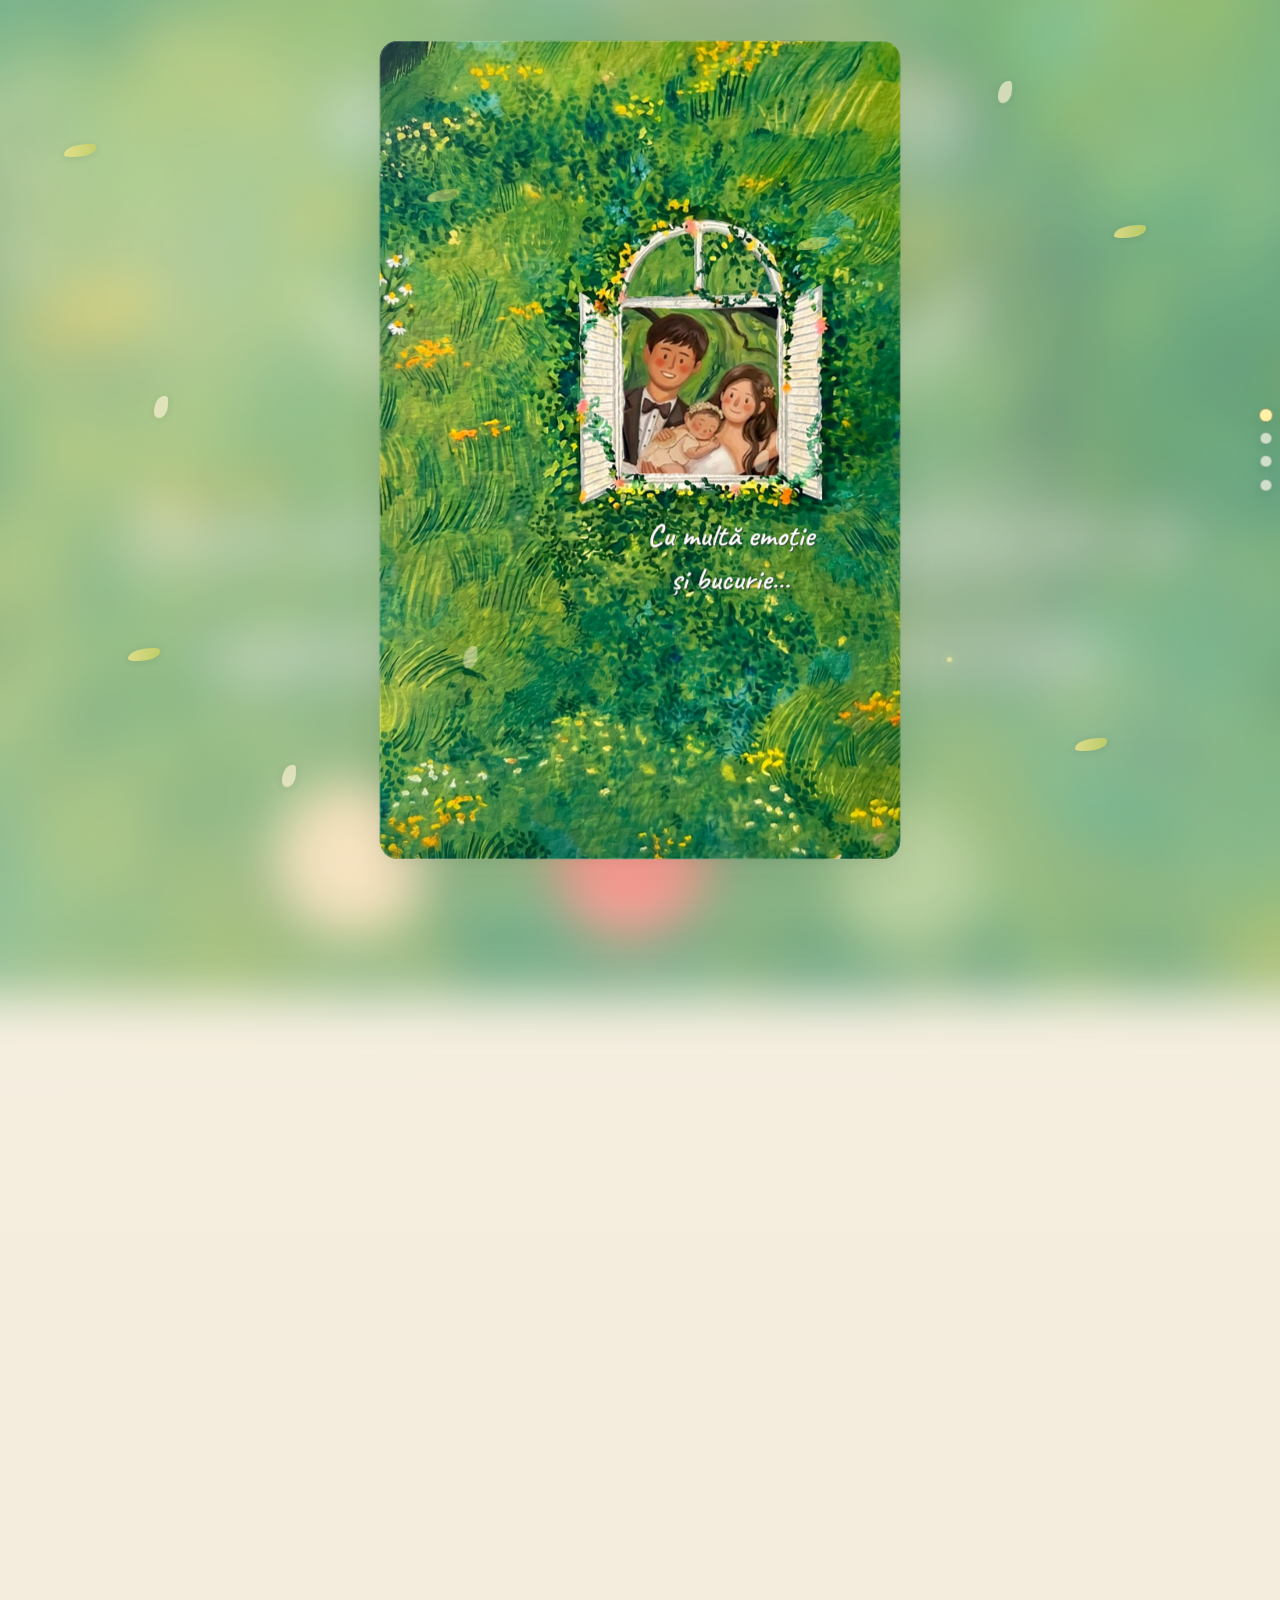
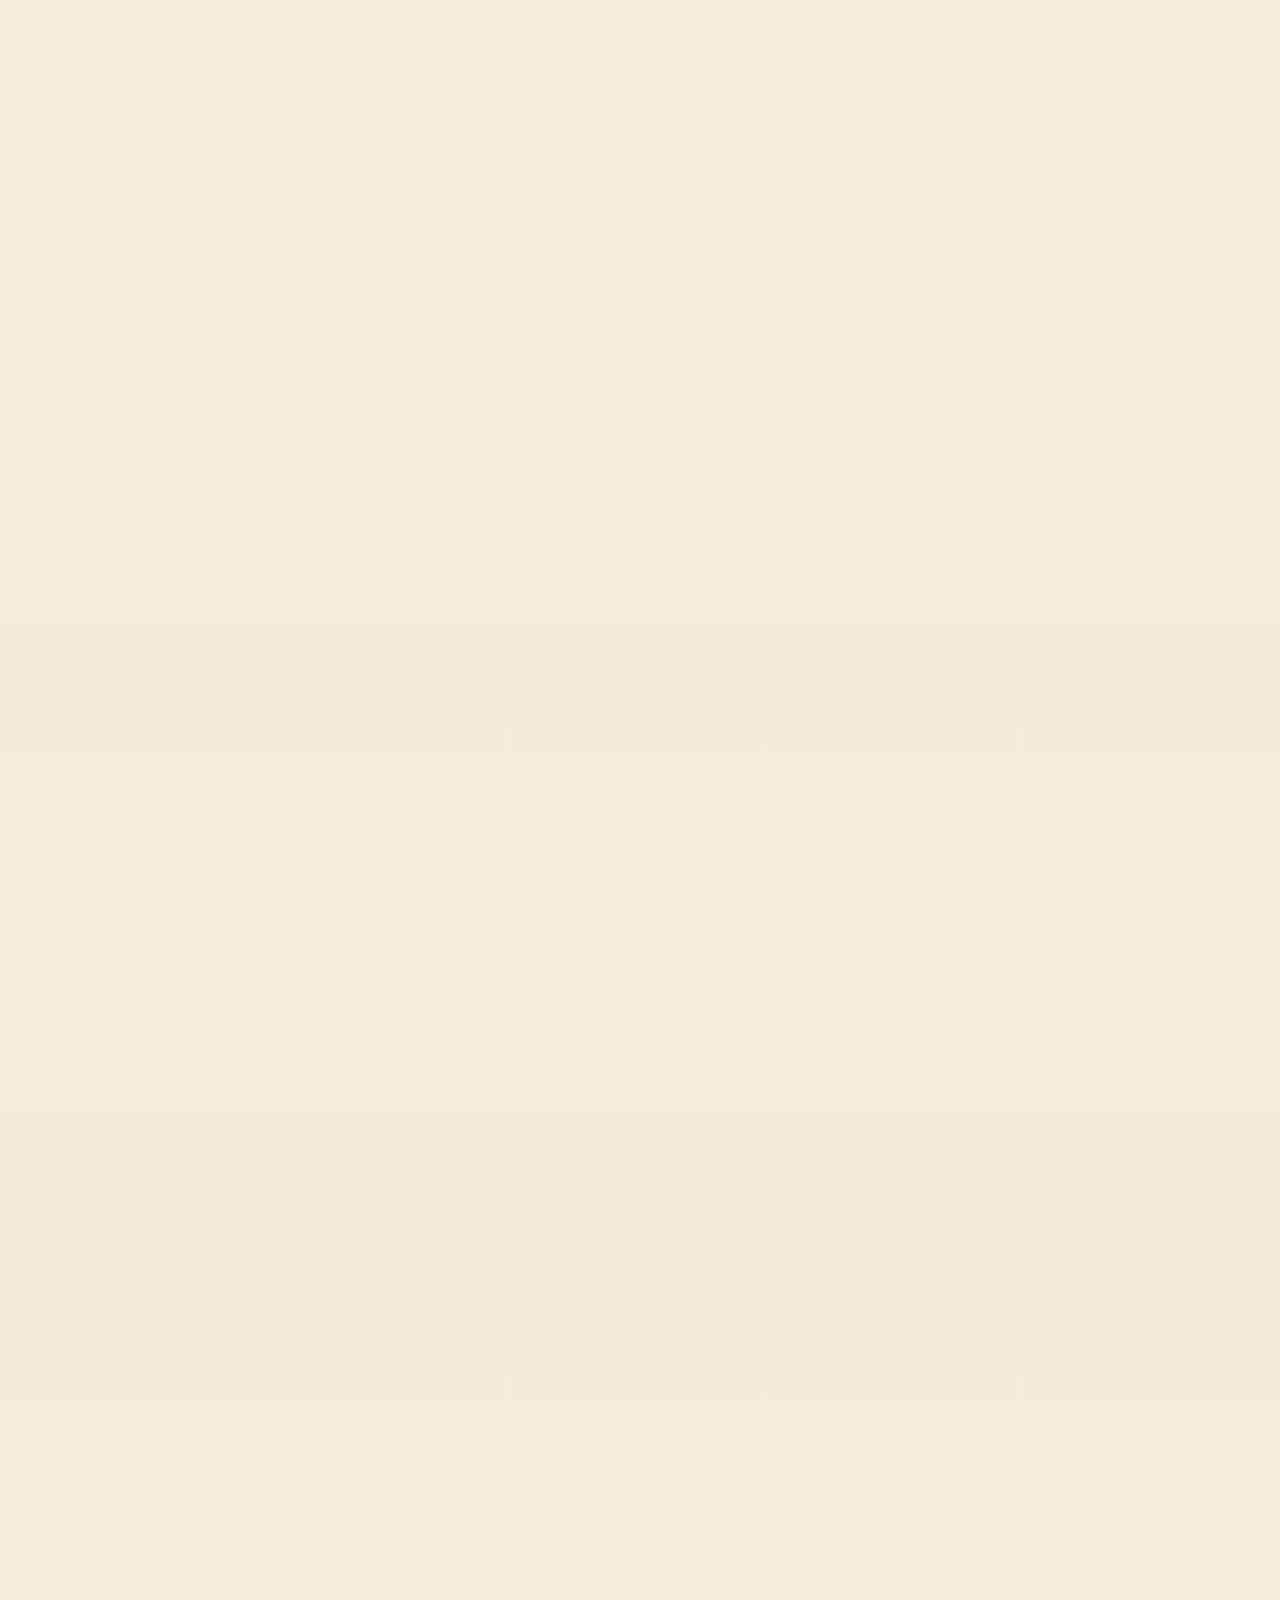
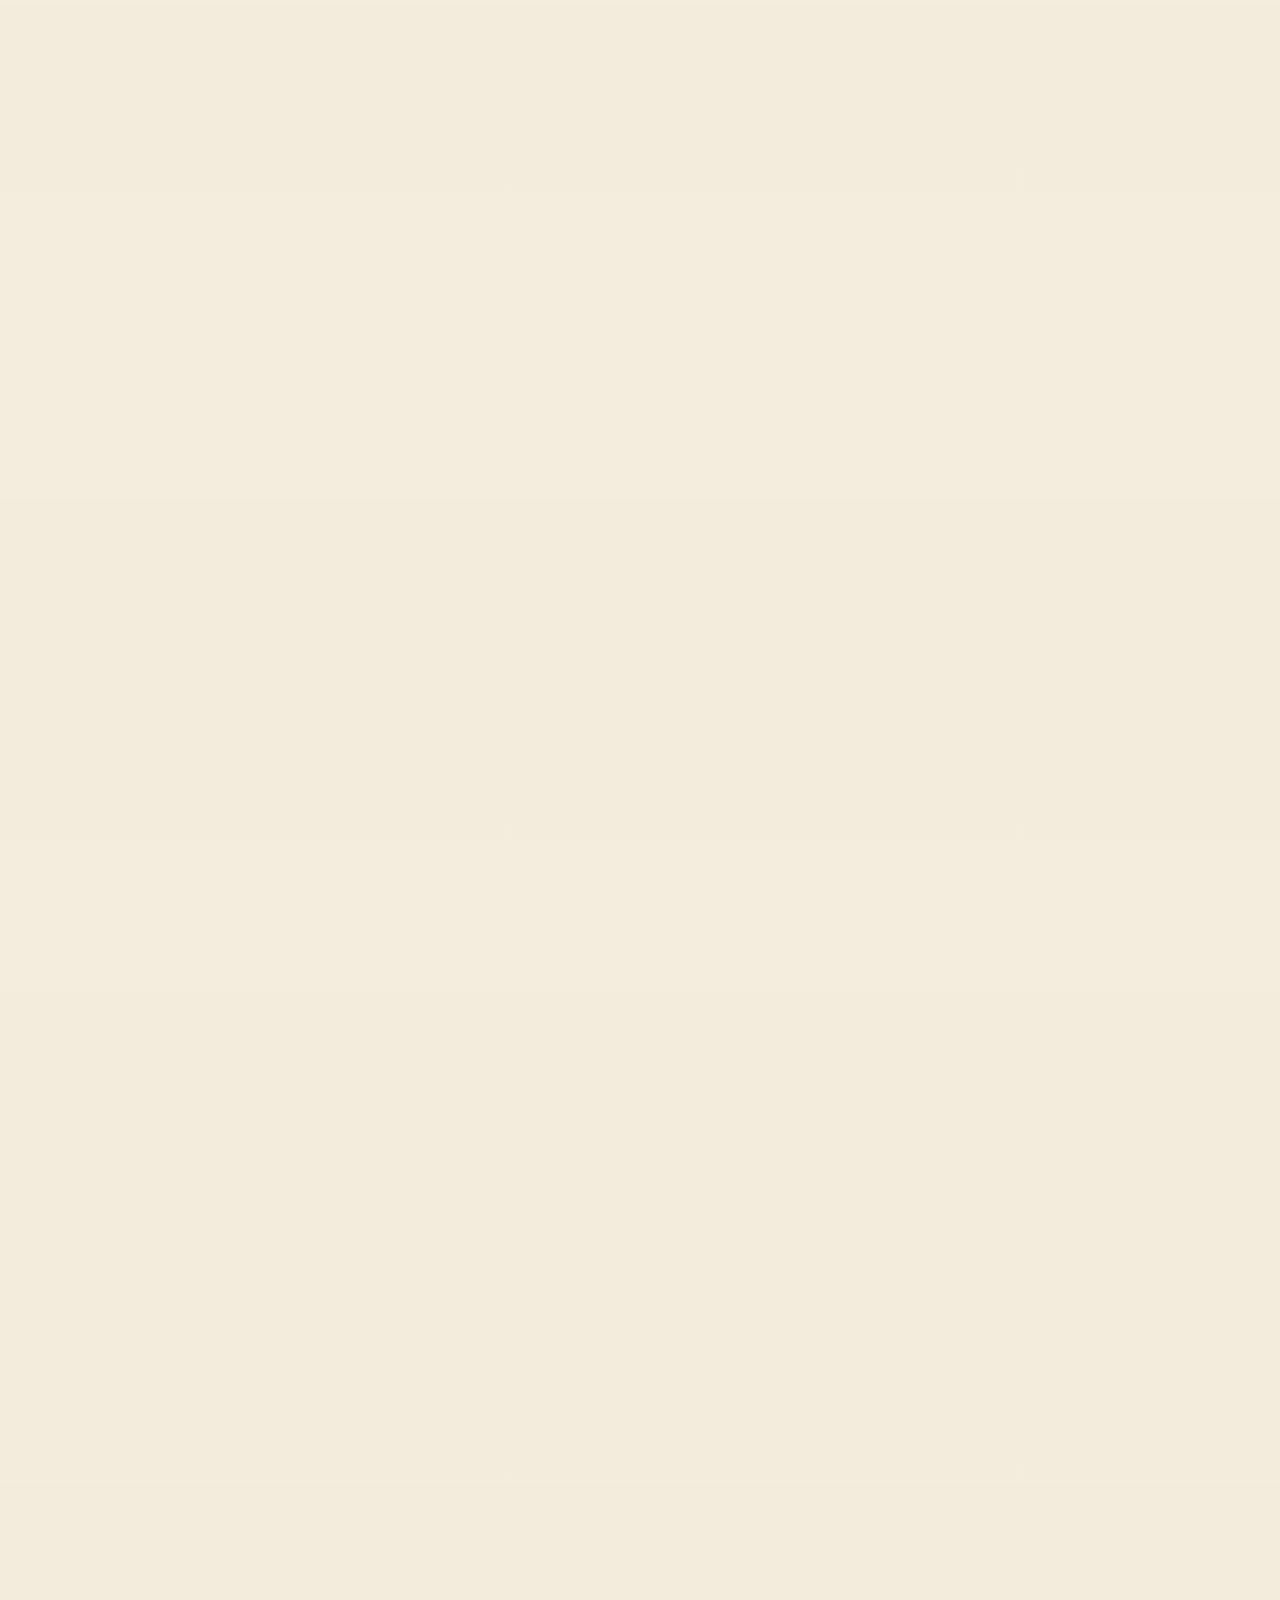
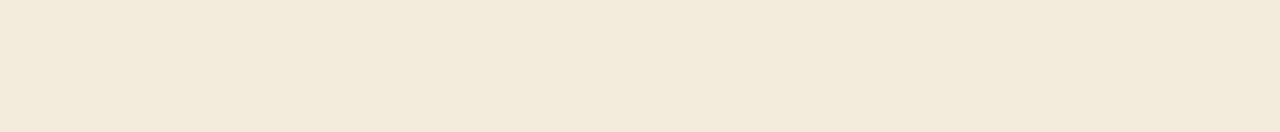
==== index.html @ 1a99a2ea "add index html" ====
<!doctype html>
<html lang="ro">
<head>
  <meta charset="utf-8" />
  <meta name="viewport" content="width=device-width, initial-scale=1, viewport-fit=cover" />
  <title>Adina & Daniel — invitație</title>
  <meta name="description" content="Invitație de nuntă cu parallax, tranziții line și fundal continuu." />
  <link rel="stylesheet" href="styles.css" />
</head>
<body>
  <div class="ambient ambient-back"></div>
  <div class="ambient ambient-mid"></div>
  <div class="ambient ambient-light"></div>

  <div class="global-floaters" aria-hidden="true">
    <span class="leaf lf1"></span><span class="leaf lf2"></span><span class="leaf lf3"></span><span class="leaf lf4"></span>
    <span class="petal pf1"></span><span class="petal pf2"></span><span class="petal pf3"></span><span class="petal pf4"></span>
    <span class="spark sf1"></span><span class="spark sf2"></span><span class="spark sf3"></span>
  </div>

  <main class="story">
    <div class="viewport-shell">
      <div class="stage-stack">
        <figure class="stage stage-1" data-stage>
          <img class="layer base" src="assets/pages/page-1-sharp.png" alt="Adina și Daniel - scena 1" />
          <img class="layer sides" src="assets/layers/scene-1-sides.png" alt="" aria-hidden="true" />
          <img class="layer canopy" src="assets/layers/scene-1-canopy.png" alt="" aria-hidden="true" />
          <img class="layer foreground" src="assets/layers/scene-1-foreground.png" alt="" aria-hidden="true" />
          <div class="inner-floaters" aria-hidden="true">
            <span class="leaf a"></span><span class="leaf b"></span><span class="petal c"></span><span class="petal d"></span><span class="spark e"></span>
          </div>
        </figure>

        <figure class="stage stage-2" data-stage>
          <img class="layer base" src="assets/pages/page-2-sharp.png" alt="Adina și Daniel - scena 2" />
          <img class="layer sides" src="assets/layers/scene-2-sides.png" alt="" aria-hidden="true" />
          <img class="layer canopy" src="assets/layers/scene-2-canopy.png" alt="" aria-hidden="true" />
          <img class="layer foreground" src="assets/layers/scene-2-foreground.png" alt="" aria-hidden="true" />
          <div class="inner-floaters" aria-hidden="true">
            <span class="leaf a"></span><span class="leaf b"></span><span class="petal c"></span><span class="petal d"></span><span class="spark e"></span>
          </div>
        </figure>

        <figure class="stage stage-3 text-scene" data-stage>
          <img class="layer base" src="assets/pages/page-3.webp" alt="Programul evenimentelor" />
          <img class="layer sides" src="assets/layers/scene-3-sides.png" alt="" aria-hidden="true" />
          <img class="layer canopy" src="assets/layers/scene-3-canopy.png" alt="" aria-hidden="true" />
          <img class="layer foreground" src="assets/layers/scene-3-foreground.png" alt="" aria-hidden="true" />
          <div class="text-softener" aria-hidden="true"></div>
          <div class="inner-floaters quiet" aria-hidden="true">
            <span class="leaf a"></span><span class="petal c"></span><span class="spark e"></span>
          </div>
        </figure>

        <figure class="stage stage-4 text-scene" data-stage>
          <img class="layer base" src="assets/pages/page-4.webp" alt="Confirmare prezență și culori" />
          <img class="layer sides" src="assets/layers/scene-4-sides.png" alt="" aria-hidden="true" />
          <img class="layer canopy" src="assets/layers/scene-4-canopy.png" alt="" aria-hidden="true" />
          <img class="layer foreground" src="assets/layers/scene-4-foreground.png" alt="" aria-hidden="true" />
          <div class="text-softener" aria-hidden="true"></div>
          <div class="inner-floaters quiet" aria-hidden="true">
            <span class="leaf a"></span><span class="petal c"></span><span class="spark e"></span>
          </div>
        </figure>
      </div>
    </div>

    <aside class="progress" aria-label="Capitole">
      <span class="dot active"></span>
      <span class="dot"></span>
      <span class="dot"></span>
      <span class="dot"></span>
    </aside>

    <section class="chapter"></section>
    <section class="chapter"></section>
    <section class="chapter"></section>
    <section class="chapter"></section>
</main>

  <script src="script.js"></script>
</body>
</html>
---- styles.css ----
:root{
  --bg:#f5eedf;
  --bg2:#ece4d1;
  --ink:#23492f;
  --shadow:0 16px 36px rgba(25,50,20,.08), 0 4px 12px rgba(25,50,20,.04);
}
*{box-sizing:border-box}
html,body{margin:0;min-height:100%}
html{scroll-behavior:smooth;background:var(--bg)}
body{
  overflow-x:hidden;
  color:var(--ink);
  font-family:Georgia,'Times New Roman',serif;
  background:linear-gradient(180deg, rgba(245,238,223,.18), rgba(236,228,209,.22));
}
.story{position:relative}
.viewport-shell{position:fixed;inset:0;display:grid;place-items:center;pointer-events:none;z-index:5}
.stage-stack{position:relative;width:min(98vw,720px,calc(98svh * 1000 / 1414));aspect-ratio:1000/1414}
.stage{
  --a:0; --p:0; --v:0;
  position:absolute; inset:0; overflow:hidden; border-radius:18px;
  opacity:var(--a); isolation:isolate; background:rgba(255,255,255,.04);
  box-shadow:var(--shadow);
  transform:translate3d(0, calc((1 - var(--v)) * 4px), 0) scale(calc(.995 + var(--v) * .01));
  transition:opacity .7s ease;
}
.stage::after{
  content:""; position:absolute; inset:0; z-index:20; pointer-events:none; border-radius:inherit;
  box-shadow:inset 0 0 0 1px rgba(255,255,255,.18), inset 0 0 48px rgba(18,45,22,.03);
}
.layer{position:absolute; inset:0; width:100%; height:100%; object-fit:cover; pointer-events:none; user-select:none; will-change:transform}
.base{z-index:1; transform:translate3d(0, calc(var(--p) * -18px), 0) scale(1.02)}
.sides{z-index:4; opacity:.58; transform:translate3d(calc(var(--p) * -24px), calc(var(--p) * -8px), 0) scale(1.05)}
.canopy{z-index:6; opacity:.92; transform:translate3d(calc(var(--p) * 16px), calc(var(--p) * -68px), 0) scale(1.1)}
.foreground{z-index:8; opacity:.9; transform:translate3d(calc(var(--p) * 22px), calc(var(--p) * 105px), 0) scale(1.12)}
.text-scene .sides{opacity:.14}
.text-scene .canopy{opacity:.22}
.text-scene .foreground{opacity:.12}
.text-softener{position:absolute; inset:0; z-index:9; pointer-events:none; background:linear-gradient(180deg, rgba(255,255,255,.01), rgba(255,255,255,.05)); mix-blend-mode:screen}

.ambient{position:fixed; inset:-6%; pointer-events:none; background-position:center; background-repeat:no-repeat; background-size:cover; will-change:transform}
.ambient-back{z-index:-4; background-image:linear-gradient(rgba(245,238,223,.18),rgba(245,238,223,.22)), url('assets/pages/page-4.webp'); filter:blur(24px) saturate(1.04) brightness(.98); opacity:1}
.ambient-mid{z-index:-3; background-image:linear-gradient(rgba(255,255,255,.06),rgba(255,255,255,.09)), url('assets/pages/page-4.webp'); filter:blur(54px); opacity:.35; mix-blend-mode:screen}
.ambient-light{z-index:-2; background:radial-gradient(circle at 20% 30%, rgba(255,255,255,.18), transparent 18%), radial-gradient(circle at 80% 70%, rgba(255,243,189,.14), transparent 17%), radial-gradient(circle at 50% 50%, rgba(232,223,196,.16), transparent 32%)}

.global-floaters,.inner-floaters{position:absolute; inset:0; overflow:hidden; pointer-events:none}
.global-floaters{position:fixed; z-index:2}
.inner-floaters{z-index:12}
.global-floaters span,.inner-floaters span{position:absolute; display:block; will-change:transform; filter:drop-shadow(0 1px 4px rgba(26,50,20,.12))}
.leaf{width:32px; height:13px; background:linear-gradient(90deg,#f3e58a,#cad25f); border-radius:90% 18% 78% 20%; opacity:.78}
.petal{width:14px; height:22px; background:rgba(255,244,214,.84); border-radius:80% 20% 70% 30%; opacity:.78}
.spark{width:5px; height:5px; border-radius:50%; background:#fff5a0; box-shadow:0 0 8px 3px rgba(255,245,160,.34); opacity:.65}
.inner-floaters.quiet .leaf,.inner-floaters.quiet .petal,.inner-floaters.quiet .spark{opacity:.22}

.lf1{left:5%;top:16%;animation:leafDrift 12s ease-in-out infinite alternate}.lf2{left:87%;top:25%;animation:leafDrift 11s ease-in-out infinite alternate-reverse}.lf3{left:10%;top:72%;animation:leafDrift 13s ease-in-out infinite alternate}.lf4{left:84%;top:82%;animation:leafDrift 10s ease-in-out infinite alternate-reverse}
.pf1{left:78%;top:9%;animation:petalDrift 11s ease-in-out infinite alternate}.pf2{left:12%;top:44%;animation:petalDrift 12s ease-in-out infinite alternate-reverse}.pf3{left:67%;top:59%;animation:petalDrift 10s ease-in-out infinite alternate}.pf4{left:22%;top:85%;animation:petalDrift 13s ease-in-out infinite alternate-reverse}
.sf1{left:52%;top:21%;animation:glowDrift 6s ease-in-out infinite alternate}.sf2{left:30%;top:63%;animation:glowDrift 7s ease-in-out infinite alternate-reverse}.sf3{left:74%;top:73%;animation:glowDrift 5s ease-in-out infinite alternate}
.a{left:9%;top:18%;animation:leafDrift 10s ease-in-out infinite alternate}.b{left:80%;top:24%;animation:leafDrift 11s ease-in-out infinite alternate-reverse}.c{left:16%;top:74%;animation:petalDrift 10s ease-in-out infinite alternate}.d{left:72%;top:50%;animation:petalDrift 11s ease-in-out infinite alternate-reverse}.e{left:26%;top:58%;animation:glowDrift 6s ease-in-out infinite alternate}

.chapter{height:128svh}
.chapter:last-of-type{margin-bottom:36svh}
.progress{position:fixed; right:14px; top:50%; transform:translateY(-50%); display:flex; flex-direction:column; gap:.7rem; z-index:30}
.dot{width:12px; height:12px; border-radius:50%; background:rgba(255,251,239,.68); border:1px solid rgba(35,73,47,.25); box-shadow:0 4px 10px rgba(25,50,20,.08); transition:all .2s ease}
.dot.active{background:#fff1a5; transform:scale(1.18); border-color:rgba(35,73,47,.42)}
.actions{position:fixed; left:50%; bottom:14px; transform:translateX(-50%); z-index:30; display:flex; gap:.7rem; font-family:system-ui,-apple-system,Segoe UI,sans-serif}
.actions a{text-decoration:none; color:var(--ink); background:rgba(255,251,239,.8); border:1px solid rgba(35,73,47,.12); border-radius:999px; padding:.68rem .95rem; backdrop-filter:blur(10px); box-shadow:0 8px 22px rgba(25,50,20,.08)}
.actions a:hover{background:rgba(255,251,239,.95)}

@keyframes leafDrift{from{transform:translate3d(-10px,15px,0) rotate(-18deg)}to{transform:translate3d(26px,-34px,0) rotate(18deg)}}
@keyframes petalDrift{from{transform:translate3d(10px,15px,0) rotate(5deg) scale(.95)}to{transform:translate3d(-22px,-42px,0) rotate(-22deg) scale(1.08)}}
@keyframes glowDrift{from{transform:translate3d(0,10px,0) scale(.75);opacity:.2}to{transform:translate3d(9px,-16px,0) scale(1.08);opacity:.6}}

@media (max-width:700px){
  .stage-stack{width:min(99vw,calc(99svh * 1000 / 1414))}
  .chapter{height:122svh}
  .chapter:last-of-type{margin-bottom:30svh}
  .progress{right:10px; gap:.55rem}
  .dot{width:11px; height:11px}
  .leaf{width:28px;height:11px}.petal{width:12px;height:20px}
  .actions a{font-size:.92rem;padding:.62rem .84rem}
}
@media (prefers-reduced-motion:reduce){html{scroll-behavior:auto}.ambient,.stage,.layer,.global-floaters span,.inner-floaters span{animation:none!important;transform:none!important;transition:none!important}}


/* Sharper first two scenes: keep text clearer while preserving parallax */
.stage-1 .base, .stage-2 .base{
  transform:translate3d(0, calc(var(--p) * -8px), 0) scale(1.006);
  filter:contrast(1.03) saturate(1.01);
}
.stage-1 .sides, .stage-2 .sides{
  opacity:.16;
  transform:translate3d(calc(var(--p) * -8px), calc(var(--p) * -2px), 0) scale(1.015);
}
.stage-1 .canopy, .stage-2 .canopy{
  opacity:.22;
  transform:translate3d(calc(var(--p) * 6px), calc(var(--p) * -18px), 0) scale(1.03);
}
.stage-1 .foreground, .stage-2 .foreground{
  opacity:.14;
  transform:translate3d(calc(var(--p) * 8px), calc(var(--p) * 28px), 0) scale(1.035);
}
.stage-1 .inner-floaters, .stage-2 .inner-floaters{opacity:.72}
@media (max-width:700px){
  .stage-1 .sides, .stage-2 .sides{opacity:.13}
  .stage-1 .canopy, .stage-2 .canopy{opacity:.18}
  .stage-1 .foreground, .stage-2 .foreground{opacity:.11}
}

/* Mobile-friendly adjustments */
html, body {
  width: 100%;
  min-height: 100%;
  overflow-x: hidden;
  touch-action: pan-y;
}

body {
  -webkit-text-size-adjust: 100%;
}

.viewport-shell {
  padding:
    max(10px, env(safe-area-inset-top))
    max(8px, env(safe-area-inset-right))
    max(10px, env(safe-area-inset-bottom))
    max(8px, env(safe-area-inset-left));
}

.stage-stack {
  width: min(96vw, 720px, calc(94svh * 1000 / 1414));
  max-height: calc(100svh - 20px);
}

.progress {
  right: max(8px, env(safe-area-inset-right));
}

.actions {
  display: none !important;
}

/* On phones, give the invite nearly the full screen but keep it fully visible */
@media (max-width: 700px) {
  .viewport-shell {
    align-items: center;
    padding:
      max(6px, env(safe-area-inset-top))
      max(4px, env(safe-area-inset-right))
      max(6px, env(safe-area-inset-bottom))
      max(4px, env(safe-area-inset-left));
  }

  .stage-stack {
    width: min(98vw, calc(96svh * 1000 / 1414));
    max-height: 96svh;
  }

  .stage {
    border-radius: 12px;
  }

  .progress {
    right: max(6px, env(safe-area-inset-right));
    gap: .48rem;
  }

  .dot {
    width: 10px;
    height: 10px;
  }

  .chapter {
    height: 122svh;
  }

  .chapter:last-of-type {
    margin-bottom: 36svh;
  }

  .global-floaters {
    opacity: .72;
  }
}

/* On very short mobile screens, shrink slightly so no artwork is cut off */
@media (max-height: 720px) and (max-width: 700px) {
  .stage-stack {
    width: min(95vw, calc(92svh * 1000 / 1414));
  }

  .progress {
    opacity: .7;
  }
}

/* Landscape phones: keep the portrait artwork visible and centered */
@media (orientation: landscape) and (max-height: 520px) {
  .stage-stack {
    width: min(58vw, calc(94svh * 1000 / 1414));
  }

  .progress {
    right: 8px;
  }
}

/* Bigger mobile viewport: prioritize phone width instead of shrinking by height */
@media (max-width: 700px) {
  .viewport-shell {
    align-items: center;
    justify-items: center;
    padding-left: max(2px, env(safe-area-inset-left));
    padding-right: max(2px, env(safe-area-inset-right));
    padding-top: max(4px, env(safe-area-inset-top));
    padding-bottom: max(4px, env(safe-area-inset-bottom));
  }

  .stage-stack {
    width: min(calc(100vw - 6px), 720px) !important;
    max-width: calc(100vw - 6px);
    max-height: none !important;
  }

  .stage {
    border-radius: 10px;
  }

  .progress {
    right: max(4px, env(safe-area-inset-right));
    transform: translateY(-50%) scale(.92);
    opacity: .82;
  }

  .chapter {
    height: 126svh;
  }

  .chapter:last-of-type {
    margin-bottom: 32svh;
  }
}

/* Only for very short phones: keep it readable but prevent major clipping */
@media (max-width: 700px) and (max-height: 590px) {
  .stage-stack {
    width: min(calc(96vw - 4px), 720px) !important;
  }
}

/* Landscape mobile still needs height-based sizing */
@media (orientation: landscape) and (max-height: 520px) {
  .stage-stack {
    width: min(58vw, calc(94svh * 1000 / 1414)) !important;
  }
}
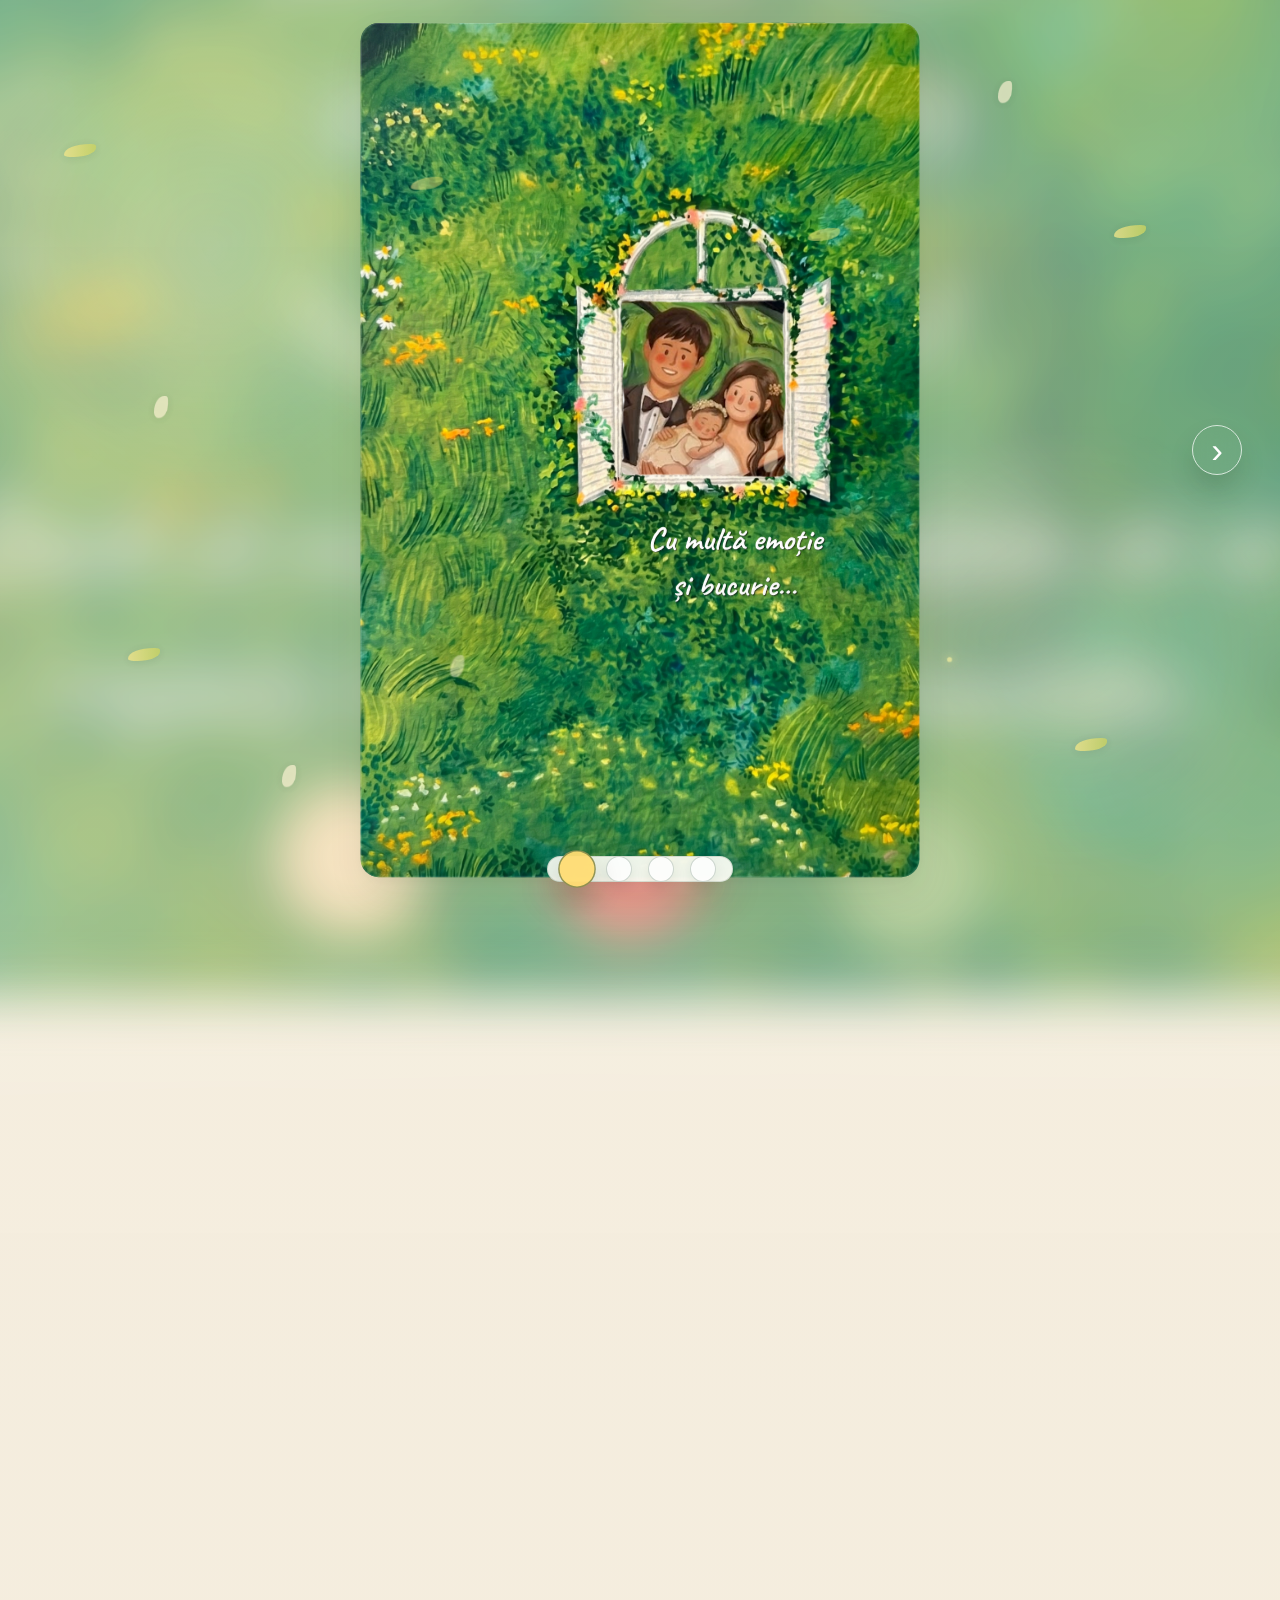
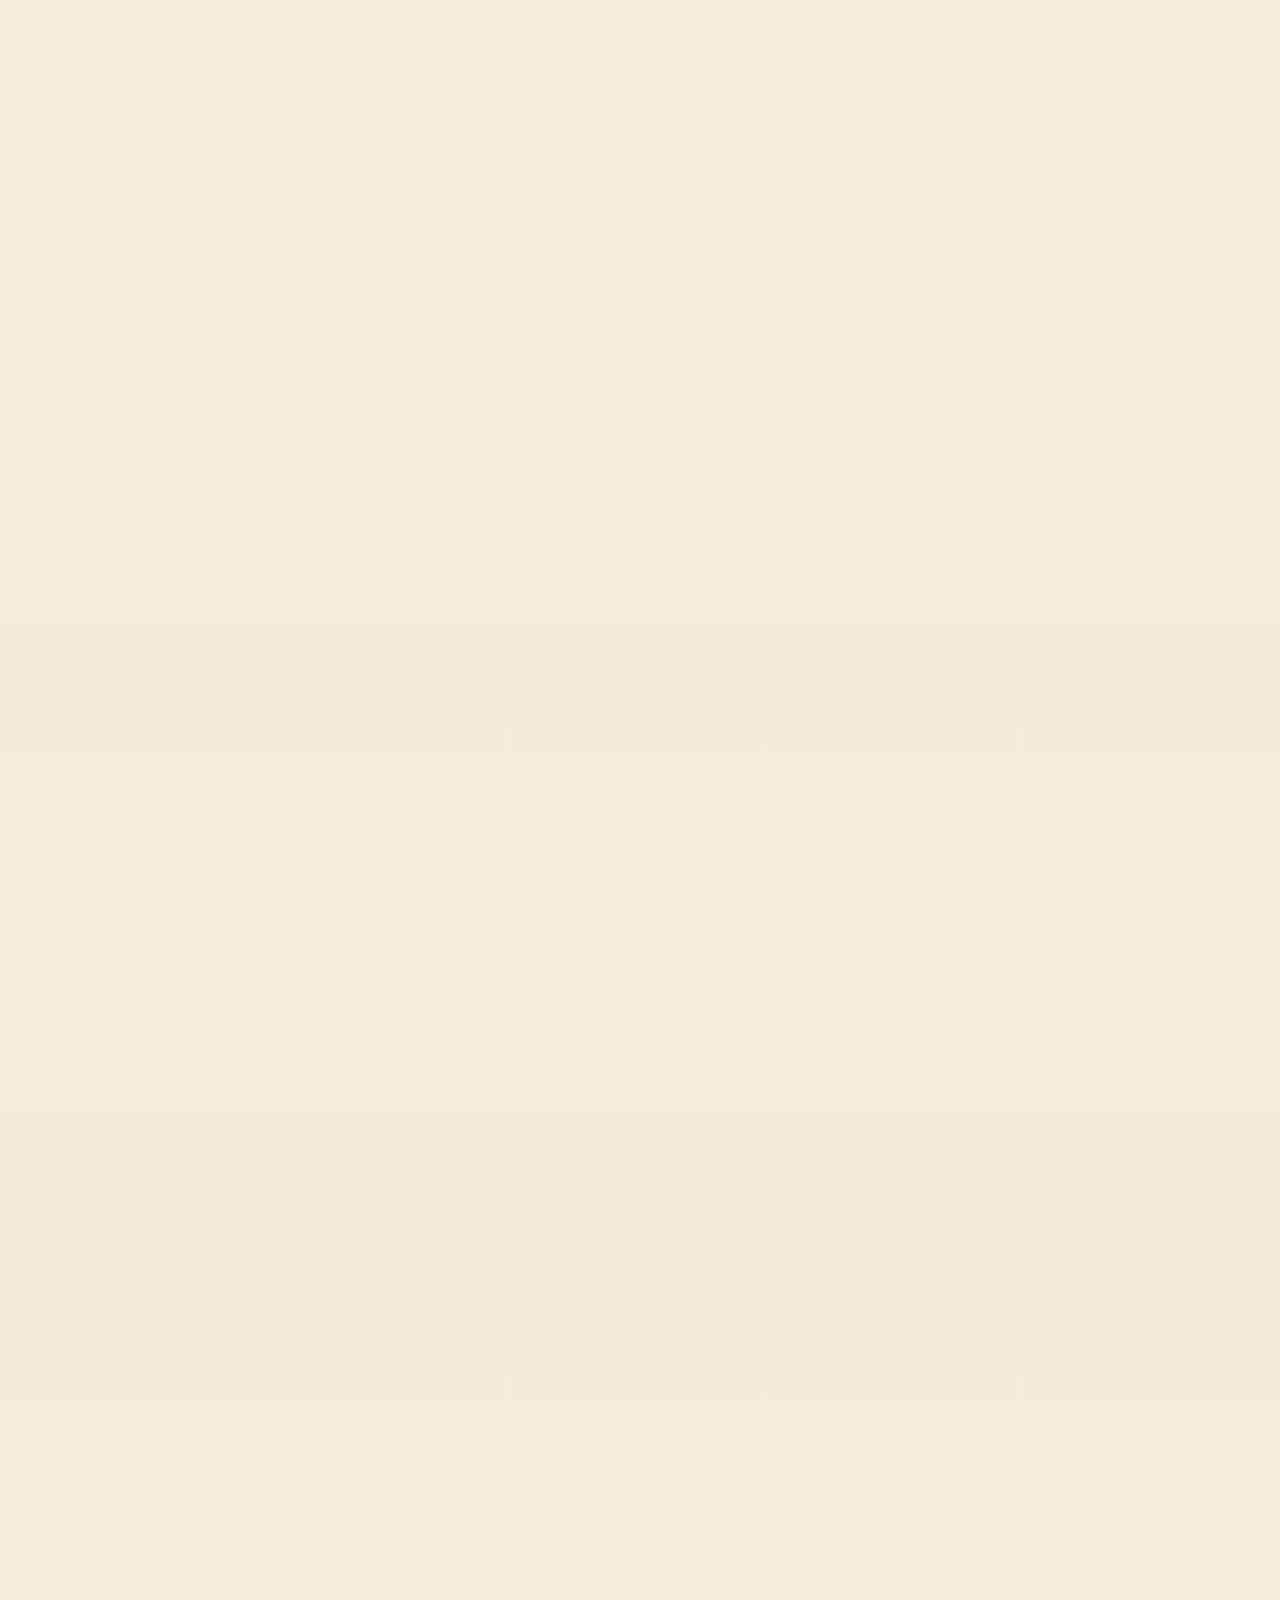
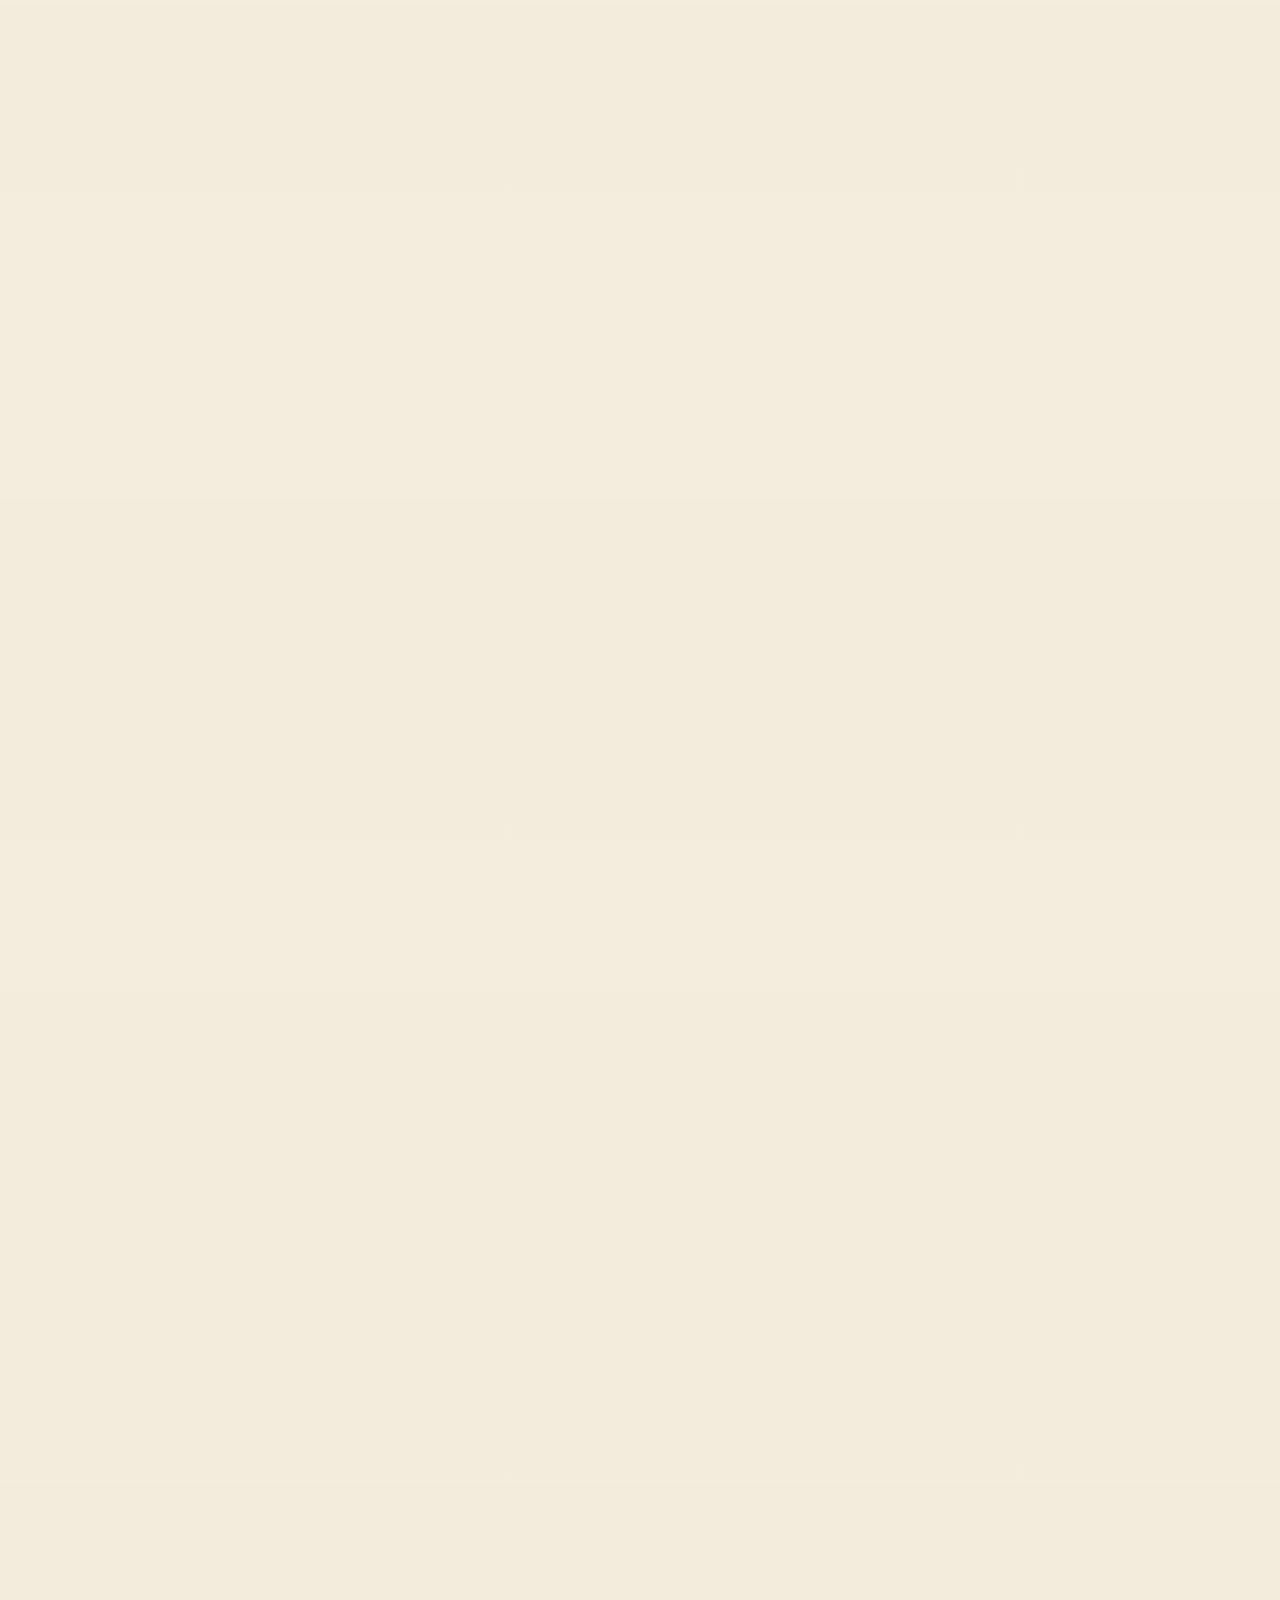
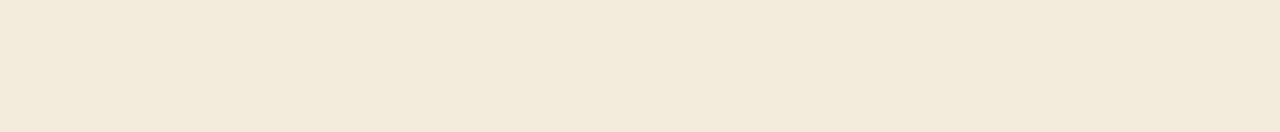
==== commit 94f191b6: "improvements" ====
--- a/index.html
+++ b/index.html
@@ -22,7 +22,7 @@
     <div class="viewport-shell">
       <div class="stage-stack">
         <figure class="stage stage-1" data-stage>
-          <img class="layer base" src="assets/pages/page-1-sharp.png" alt="Adina și Daniel - scena 1" />
+          <img class="layer base" src="assets/pages/page-1.svg" alt="Adina și Daniel - scena 1" />
           <img class="layer sides" src="assets/layers/scene-1-sides.png" alt="" aria-hidden="true" />
           <img class="layer canopy" src="assets/layers/scene-1-canopy.png" alt="" aria-hidden="true" />
           <img class="layer foreground" src="assets/layers/scene-1-foreground.png" alt="" aria-hidden="true" />
@@ -32,7 +32,7 @@
         </figure>
 
         <figure class="stage stage-2" data-stage>
-          <img class="layer base" src="assets/pages/page-2-sharp.png" alt="Adina și Daniel - scena 2" />
+          <img class="layer base" src="assets/pages/page-2.svg" alt="Adina și Daniel - scena 2" />
           <img class="layer sides" src="assets/layers/scene-2-sides.png" alt="" aria-hidden="true" />
           <img class="layer canopy" src="assets/layers/scene-2-canopy.png" alt="" aria-hidden="true" />
           <img class="layer foreground" src="assets/layers/scene-2-foreground.png" alt="" aria-hidden="true" />
@@ -42,7 +42,7 @@
         </figure>
 
         <figure class="stage stage-3 text-scene" data-stage>
-          <img class="layer base" src="assets/pages/page-3.webp" alt="Programul evenimentelor" />
+          <img class="layer base" src="assets/pages/page-3.svg" alt="Programul evenimentelor" />
           <img class="layer sides" src="assets/layers/scene-3-sides.png" alt="" aria-hidden="true" />
           <img class="layer canopy" src="assets/layers/scene-3-canopy.png" alt="" aria-hidden="true" />
           <img class="layer foreground" src="assets/layers/scene-3-foreground.png" alt="" aria-hidden="true" />
@@ -53,7 +53,7 @@
         </figure>
 
         <figure class="stage stage-4 text-scene" data-stage>
-          <img class="layer base" src="assets/pages/page-4.webp" alt="Confirmare prezență și culori" />
+          <img class="layer base" src="assets/pages/page-4.svg" alt="Confirmare prezență și culori" />
           <img class="layer sides" src="assets/layers/scene-4-sides.png" alt="" aria-hidden="true" />
           <img class="layer canopy" src="assets/layers/scene-4-canopy.png" alt="" aria-hidden="true" />
           <img class="layer foreground" src="assets/layers/scene-4-foreground.png" alt="" aria-hidden="true" />
@@ -76,7 +76,17 @@
     <section class="chapter"></section>
     <section class="chapter"></section>
     <section class="chapter"></section>
-</main>
+
+    <div class="mobile-nav" aria-label="Navigare capitole">
+      <button class="nav-btn prev" type="button" aria-label="Capitol anterior">‹</button>
+      <button class="nav-btn next" type="button" aria-label="Capitol următor">›</button>
+    </div>
+
+    <audio id="background-audio" loop preload="auto" style="display:none">
+      <source src="assets/audio/riders-of-rohan.mp3" type="audio/mpeg" />
+      Muzica de fundal nu este suportată de browser.
+    </audio>
+  </main>
 
   <script src="script.js"></script>
 </body>
--- a/styles.css
+++ b/styles.css
@@ -14,8 +14,8 @@
   background:linear-gradient(180deg, rgba(245,238,223,.18), rgba(236,228,209,.22));
 }
 .story{position:relative}
-.viewport-shell{position:fixed;inset:0;display:grid;place-items:center;pointer-events:none;z-index:5}
-.stage-stack{position:relative;width:min(98vw,720px,calc(98svh * 1000 / 1414));aspect-ratio:1000/1414}
+.viewport-shell{position:fixed;inset:0;display:grid;place-items:center;pointer-events:none;z-index:5;padding:0}
+.stage-stack{position:relative;width:min(98vw,720px,calc(min(100svh,100vh) * 1000 / 1414));max-height:calc(min(100svh,100vh) - 18px);aspect-ratio:1000/1414}
 .stage{
   --a:0; --p:0; --v:0;
   position:absolute; inset:0; overflow:hidden; border-radius:18px;
@@ -29,7 +29,7 @@
   box-shadow:inset 0 0 0 1px rgba(255,255,255,.18), inset 0 0 48px rgba(18,45,22,.03);
 }
 .layer{position:absolute; inset:0; width:100%; height:100%; object-fit:cover; pointer-events:none; user-select:none; will-change:transform}
-.base{z-index:1; transform:translate3d(0, calc(var(--p) * -18px), 0) scale(1.02)}
+.base{z-index:1; transform:translate3d(0, calc(var(--p) * -18px), 0) scale(1.02); object-fit:cover; object-position:center center;}
 .sides{z-index:4; opacity:.58; transform:translate3d(calc(var(--p) * -24px), calc(var(--p) * -8px), 0) scale(1.05)}
 .canopy{z-index:6; opacity:.92; transform:translate3d(calc(var(--p) * 16px), calc(var(--p) * -68px), 0) scale(1.1)}
 .foreground{z-index:8; opacity:.9; transform:translate3d(calc(var(--p) * 22px), calc(var(--p) * 105px), 0) scale(1.12)}
@@ -39,8 +39,8 @@
 .text-softener{position:absolute; inset:0; z-index:9; pointer-events:none; background:linear-gradient(180deg, rgba(255,255,255,.01), rgba(255,255,255,.05)); mix-blend-mode:screen}
 
 .ambient{position:fixed; inset:-6%; pointer-events:none; background-position:center; background-repeat:no-repeat; background-size:cover; will-change:transform}
-.ambient-back{z-index:-4; background-image:linear-gradient(rgba(245,238,223,.18),rgba(245,238,223,.22)), url('assets/pages/page-4.webp'); filter:blur(24px) saturate(1.04) brightness(.98); opacity:1}
-.ambient-mid{z-index:-3; background-image:linear-gradient(rgba(255,255,255,.06),rgba(255,255,255,.09)), url('assets/pages/page-4.webp'); filter:blur(54px); opacity:.35; mix-blend-mode:screen}
+.ambient-back{z-index:-4; background-image:linear-gradient(rgba(245,238,223,.18),rgba(245,238,223,.22)), url('assets/pages/page-4.svg'); filter:blur(24px) saturate(1.04) brightness(.98); opacity:1}
+.ambient-mid{z-index:-3; background-image:linear-gradient(rgba(255,255,255,.06),rgba(255,255,255,.09)), url('assets/pages/page-4.svg'); filter:blur(54px); opacity:.35; mix-blend-mode:screen}
 .ambient-light{z-index:-2; background:radial-gradient(circle at 20% 30%, rgba(255,255,255,.18), transparent 18%), radial-gradient(circle at 80% 70%, rgba(255,243,189,.14), transparent 17%), radial-gradient(circle at 50% 50%, rgba(232,223,196,.16), transparent 32%)}
 
 .global-floaters,.inner-floaters{position:absolute; inset:0; overflow:hidden; pointer-events:none}
@@ -59,9 +59,10 @@
 
 .chapter{height:128svh}
 .chapter:last-of-type{margin-bottom:36svh}
-.progress{position:fixed; right:14px; top:50%; transform:translateY(-50%); display:flex; flex-direction:column; gap:.7rem; z-index:30}
-.dot{width:12px; height:12px; border-radius:50%; background:rgba(255,251,239,.68); border:1px solid rgba(35,73,47,.25); box-shadow:0 4px 10px rgba(25,50,20,.08); transition:all .2s ease}
-.dot.active{background:#fff1a5; transform:scale(1.18); border-color:rgba(35,73,47,.42)}
+.progress{position:fixed; left:50%; bottom:18px; transform:translateX(-50%); display:flex; flex-direction:row; align-items:center; gap:1rem; padding:.75rem 1rem; max-width:420px; max-height:20px; background:rgba(255,255,248,.92); backdrop-filter:blur(10px); border:1px solid rgba(35,73,47,.14); border-radius:999px; box-shadow:0 18px 36px rgba(25,50,20,.12); z-index:30; pointer-events:auto;}
+.dot{display:inline-flex; align-items:center; justify-content:center; width:26px; height:26px; border-radius:50%; background:rgba(255,255,255,.8); border:1px solid rgba(35,73,47,.22); box-shadow:0 6px 14px rgba(25,50,20,.08); transition:all .2s ease; cursor:pointer;}
+.dot:hover{background:rgba(255,250,230,.95);}
+.dot.active{background:rgba(255,221,115,.95); transform:scale(1.45); border-color:rgba(35,73,47,.5); box-shadow:0 8px 20px rgba(25,50,20,.22);}
 .actions{position:fixed; left:50%; bottom:14px; transform:translateX(-50%); z-index:30; display:flex; gap:.7rem; font-family:system-ui,-apple-system,Segoe UI,sans-serif}
 .actions a{text-decoration:none; color:var(--ink); background:rgba(255,251,239,.8); border:1px solid rgba(35,73,47,.12); border-radius:999px; padding:.68rem .95rem; backdrop-filter:blur(10px); box-shadow:0 8px 22px rgba(25,50,20,.08)}
 .actions a:hover{background:rgba(255,251,239,.95)}
@@ -71,11 +72,11 @@
 @keyframes glowDrift{from{transform:translate3d(0,10px,0) scale(.75);opacity:.2}to{transform:translate3d(9px,-16px,0) scale(1.08);opacity:.6}}
 
 @media (max-width:700px){
-  .stage-stack{width:min(99vw,calc(99svh * 1000 / 1414))}
+  .stage-stack{width:min(99vw,calc(min(99svh,99vh) * 1000 / 1414));max-height:calc(min(99svh,99vh) - 18px)}
   .chapter{height:122svh}
   .chapter:last-of-type{margin-bottom:30svh}
-  .progress{right:10px; gap:.55rem}
-  .dot{width:11px; height:11px}
+  .progress{left:50%; right:auto; transform:translateX(-50%); bottom:12px; gap:.75rem; padding:.5rem .65rem;}
+  .dot{width:20px; height:20px}
   .leaf{width:28px;height:11px}.petal{width:12px;height:20px}
   .actions a{font-size:.92rem;padding:.62rem .84rem}
 }
@@ -110,8 +111,8 @@
 html, body {
   width: 100%;
   min-height: 100%;
-  overflow-x: hidden;
-  touch-action: pan-y;
+  overflow:hidden;
+  touch-action: none;
 }
 
 body {
@@ -119,24 +120,67 @@
 }
 
 .viewport-shell {
-  padding:
-    max(10px, env(safe-area-inset-top))
-    max(8px, env(safe-area-inset-right))
-    max(10px, env(safe-area-inset-bottom))
-    max(8px, env(safe-area-inset-left));
+  padding: 0;
 }
 
 .stage-stack {
-  width: min(96vw, 720px, calc(94svh * 1000 / 1414));
-  max-height: calc(100svh - 20px);
-}
-
-.progress {
-  right: max(8px, env(safe-area-inset-right));
+  width: min(96vw, 720px, calc(min(100svh,100vh) * 1000 / 1414));
+  max-height: calc(min(100svh,100vh) - 18px);
 }
 
 .actions {
   display: none !important;
+}
+
+.mobile-nav{
+  position:fixed;
+  left:0;
+  right:0;
+  top:50%;
+  transform:translateY(-50%);
+  z-index:35;
+  display:flex;
+  justify-content:space-between;
+  align-items:center;
+  padding:0 18px;
+  pointer-events:none;
+}
+.nav-btn{
+  width:50px;
+  height:50px;
+  border:none;
+  border-radius:50%;
+  color: white;
+  font-size:2.2rem;
+  line-height:1;
+  background:transparent;
+  border:1px solid rgba(255,255,255,.72);
+  box-shadow:0 14px 24px rgba(25,50,20,.16);
+  transition:transform .2s ease, background .2s ease, box-shadow .2s ease;
+  display:flex;
+  align-items:center;
+  justify-content:center;
+  cursor:pointer;
+  pointer-events:auto;
+}
+.nav-btn.prev,
+.nav-btn.next{
+  backdrop-filter:blur(14px);
+}
+.nav-btn:hover,
+.nav-btn:focus{
+  background:transparent;
+  transform:translateY(-2px);
+  box-shadow:0 22px 32px rgba(25,50,20,.22);
+}
+
+.nav-btn:focus{
+  outline:2px solid rgba(35,73,47,.45);
+  outline-offset:4px;
+}
+
+@media (min-width: 900px){
+  .mobile-nav{right:20px;}
 }
 
 /* On phones, give the invite nearly the full screen but keep it fully visible */
@@ -152,7 +196,7 @@
 
   .stage-stack {
     width: min(98vw, calc(96svh * 1000 / 1414));
-    max-height: 96svh;
+    max-height: calc(100svh - 18px);
   }
 
   .stage {
@@ -160,7 +204,9 @@
   }
 
   .progress {
-    right: max(6px, env(safe-area-inset-right));
+    left:50%;
+    right:auto;
+    transform:translateX(-50%);
     gap: .48rem;
   }
 
@@ -209,16 +255,13 @@
   .viewport-shell {
     align-items: center;
     justify-items: center;
-    padding-left: max(2px, env(safe-area-inset-left));
-    padding-right: max(2px, env(safe-area-inset-right));
-    padding-top: max(4px, env(safe-area-inset-top));
-    padding-bottom: max(4px, env(safe-area-inset-bottom));
-  }
-
-  .stage-stack {
-    width: min(calc(100vw - 6px), 720px) !important;
+    padding: 0;
+  }
+
+  .stage-stack {
+    width: min(calc(100vw - 6px), 720px, calc(min(100svh,100vh) * 1000 / 1414)) !important;
     max-width: calc(100vw - 6px);
-    max-height: none !important;
+    max-height: calc(min(100svh,100vh) - 18px) !important;
   }
 
   .stage {
@@ -226,8 +269,9 @@
   }
 
   .progress {
-    right: max(4px, env(safe-area-inset-right));
-    transform: translateY(-50%) scale(.92);
+    left:50%;
+    right:auto;
+    transform: translateX(-50%) scale(.92);
     opacity: .82;
   }
 
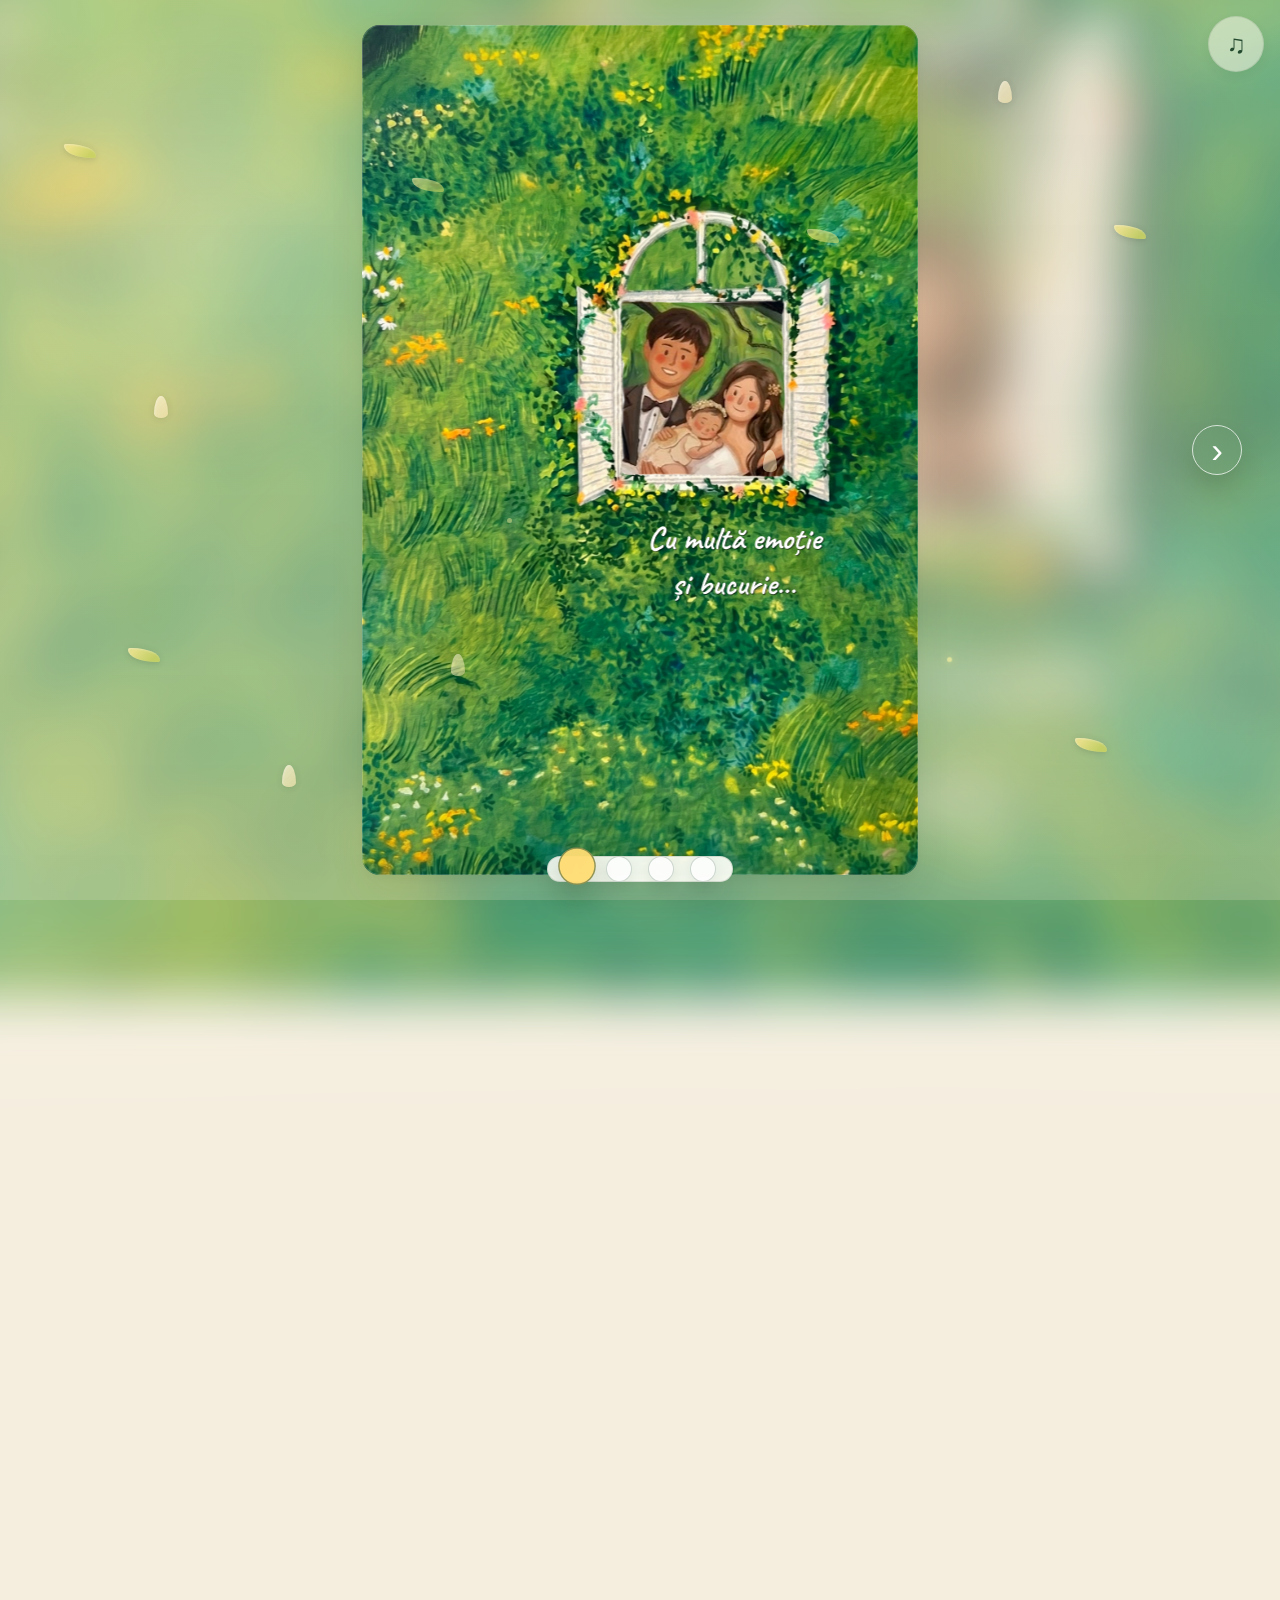
==== commit d2b95fd4: "improve experience" ====
--- a/index.html
+++ b/index.html
@@ -17,6 +17,10 @@
     <span class="petal pf1"></span><span class="petal pf2"></span><span class="petal pf3"></span><span class="petal pf4"></span>
     <span class="spark sf1"></span><span class="spark sf2"></span><span class="spark sf3"></span>
   </div>
+
+  <button class="audio-toggle" id="audio-toggle" aria-label="Comută muzica">
+    <span class="note-icon">♫</span>
+  </button>
 
   <main class="story">
     <div class="viewport-shell">
@@ -82,8 +86,10 @@
       <button class="nav-btn next" type="button" aria-label="Capitol următor">›</button>
     </div>
 
+    
+
     <audio id="background-audio" loop preload="auto" style="display:none">
-      <source src="assets/audio/riders-of-rohan.mp3" type="audio/mpeg" />
+      <source src="assets/audio/audio.mp3" type="audio/mpeg" />
       Muzica de fundal nu este suportată de browser.
     </audio>
   </main>
--- a/styles.css
+++ b/styles.css
@@ -6,51 +6,117 @@
 }
 *{box-sizing:border-box}
 html,body{margin:0;min-height:100%}
-html{scroll-behavior:smooth;background:var(--bg)}
+html{
+  scroll-behavior:smooth;
+  background:var(--bg);
+  scrollbar-width: none; /* Firefox */
+  -ms-overflow-style: none; /* IE/Edge */
+}
+html::-webkit-scrollbar { display: none; } /* Chrome/Safari */
+
 body{
-  overflow-x:hidden;
+  overflow-x: hidden;
+  overflow-y: auto;
+  user-select: none;
+  -webkit-tap-highlight-color: transparent;
   color:var(--ink);
   font-family:Georgia,'Times New Roman',serif;
   background:linear-gradient(180deg, rgba(245,238,223,.18), rgba(236,228,209,.22));
+  background-attachment: fixed;
+}
+.grain {
+  position: fixed; inset: -50%; width: 200%; height: 200%;
+  background-image: url("https://grainy-gradients.vercel.app/noise.svg");
+  opacity: 0.05; pointer-events: none; z-index: 9999; contrast: 120%; brightness: 100%;
 }
 .story{position:relative}
-.viewport-shell{position:fixed;inset:0;display:grid;place-items:center;pointer-events:none;z-index:5;padding:0}
-.stage-stack{position:relative;width:min(98vw,720px,calc(min(100svh,100vh) * 1000 / 1414));max-height:calc(min(100svh,100vh) - 18px);aspect-ratio:1000/1414}
+
+/* Preloader Experience */
+.preloader {
+  position: fixed;
+  inset: 0;
+  z-index: 9999;
+  background: var(--bg);
+  display: flex;
+  flex-direction: column;
+  align-items: center;
+  justify-content: center;
+  transition: opacity 0.8s cubic-bezier(0.65, 0, 0.35, 1), visibility 0.8s;
+}
+.preloader.fade-out {
+  opacity: 0;
+  visibility: hidden;
+}
+.loader-leaf { width: 40px; height: 40px; animation: loaderSpin 2s infinite ease-in-out; margin-bottom: 20px; }
+@keyframes loaderSpin { 0% { transform: rotate(0deg) scale(1); } 50% { transform: rotate(180deg) scale(1.2); } 100% { transform: rotate(360deg) scale(1); } }
+
+.viewport-shell{position:fixed;inset:0;display:grid;place-items:center;pointer-events:none;z-index:5;padding:env(safe-area-inset-top) env(safe-area-inset-right) env(safe-area-inset-bottom) env(safe-area-inset-left)}
+.stage-stack{
+  position:relative;
+  width:min(98vw, 720px, calc(94dvh * 1000 / 1414));
+  height:auto;
+  aspect-ratio:1000/1414;
+  perspective: 1200px;
+}
 .stage{
-  --a:0; --p:0; --v:0;
+  --a:0; --p:0; --v:0; --vis: hidden;
   position:absolute; inset:0; overflow:hidden; border-radius:18px;
   opacity:var(--a); isolation:isolate; background:rgba(255,255,255,.04);
   box-shadow:var(--shadow);
-  transform:translate3d(0, calc((1 - var(--v)) * 4px), 0) scale(calc(.995 + var(--v) * .01));
-  transition:opacity .7s ease;
+  transform: translate3d(0, calc((1 - var(--v)) * 15px), calc((var(--v) - 1) * 50px)) scale(calc(.98 + var(--v) * .02));
+  transition: opacity 0.8s cubic-bezier(0.22, 1, 0.36, 1), transform 0.8s cubic-bezier(0.22, 1, 0.36, 1);
+  contain: strict;
+  visibility: var(--vis);
+  pointer-events: none;
 }
 .stage::after{
   content:""; position:absolute; inset:0; z-index:20; pointer-events:none; border-radius:inherit;
   box-shadow:inset 0 0 0 1px rgba(255,255,255,.18), inset 0 0 48px rgba(18,45,22,.03);
 }
-.layer{position:absolute; inset:0; width:100%; height:100%; object-fit:cover; pointer-events:none; user-select:none; will-change:transform}
-.base{z-index:1; transform:translate3d(0, calc(var(--p) * -18px), 0) scale(1.02); object-fit:cover; object-position:center center;}
-.sides{z-index:4; opacity:.58; transform:translate3d(calc(var(--p) * -24px), calc(var(--p) * -8px), 0) scale(1.05)}
-.canopy{z-index:6; opacity:.92; transform:translate3d(calc(var(--p) * 16px), calc(var(--p) * -68px), 0) scale(1.1)}
-.foreground{z-index:8; opacity:.9; transform:translate3d(calc(var(--p) * 22px), calc(var(--p) * 105px), 0) scale(1.12)}
+.layer{position:absolute; inset:0; width:100%; height:100%; object-fit:cover; pointer-events:none; user-select:none; will-change:transform; backface-visibility: hidden;}
+.base{z-index:1; transform:translate3d(0, calc(var(--p) * -20px), 0) scale(1.05); object-fit:cover; object-position:center center;}
+.sides{z-index:4; opacity:.58; transform:translate3d(calc(var(--p) * -35px), calc(var(--p) * -10px), 0) scale(1.08)}
+.canopy{z-index:6; opacity:.92; transform:translate3d(calc(var(--p) * 25px), calc(var(--p) * -75px), 0) scale(1.15)}
+.foreground{z-index:8; opacity:.9; transform:translate3d(calc(var(--p) * 45px), calc(var(--p) * 110px), 0) scale(1.2)}
 .text-scene .sides{opacity:.14}
 .text-scene .canopy{opacity:.22}
 .text-scene .foreground{opacity:.12}
 .text-softener{position:absolute; inset:0; z-index:9; pointer-events:none; background:linear-gradient(180deg, rgba(255,255,255,.01), rgba(255,255,255,.05)); mix-blend-mode:screen}
 
 .ambient{position:fixed; inset:-6%; pointer-events:none; background-position:center; background-repeat:no-repeat; background-size:cover; will-change:transform}
-.ambient-back{z-index:-4; background-image:linear-gradient(rgba(245,238,223,.18),rgba(245,238,223,.22)), url('assets/pages/page-4.svg'); filter:blur(24px) saturate(1.04) brightness(.98); opacity:1}
-.ambient-mid{z-index:-3; background-image:linear-gradient(rgba(255,255,255,.06),rgba(255,255,255,.09)), url('assets/pages/page-4.svg'); filter:blur(54px); opacity:.35; mix-blend-mode:screen}
+.ambient-back{z-index:-4; background-image:linear-gradient(rgba(245,238,223,.18),rgba(245,238,223,.22)), url('assets/pages/page-1.svg'); filter:blur(24px) saturate(1.04) brightness(.98); opacity:1; transform: scale(1.08);}
+.ambient-mid{z-index:-3; background-image:linear-gradient(rgba(255,255,255,.06),rgba(255,255,255,.09)), url('assets/pages/page-1.svg'); filter:blur(54px); opacity:.35; mix-blend-mode:screen; transform: scale(1.15);}
 .ambient-light{z-index:-2; background:radial-gradient(circle at 20% 30%, rgba(255,255,255,.18), transparent 18%), radial-gradient(circle at 80% 70%, rgba(255,243,189,.14), transparent 17%), radial-gradient(circle at 50% 50%, rgba(232,223,196,.16), transparent 32%)}
 
 .global-floaters,.inner-floaters{position:absolute; inset:0; overflow:hidden; pointer-events:none}
 .global-floaters{position:fixed; z-index:2}
 .inner-floaters{z-index:12}
 .global-floaters span,.inner-floaters span{position:absolute; display:block; will-change:transform; filter:drop-shadow(0 1px 4px rgba(26,50,20,.12))}
-.leaf{width:32px; height:13px; background:linear-gradient(90deg,#f3e58a,#cad25f); border-radius:90% 18% 78% 20%; opacity:.78}
-.petal{width:14px; height:22px; background:rgba(255,244,214,.84); border-radius:80% 20% 70% 30%; opacity:.78}
+.leaf {
+  width: 32px;
+  height: 14px;
+  background: linear-gradient(135deg, #f3e58a 20%, #cad25f 80%);
+  border-radius: 2px 100% 2px 100%;
+  opacity: .85;
+  box-shadow: inset 1px 1px 2px rgba(255, 255, 255, 0.4), 0 2px 4px rgba(0, 0, 0, 0.05);
+}
+.petal {
+  width: 14px;
+  height: 22px;
+  background: linear-gradient(135deg, rgba(255, 244, 214, 0.92) 0%, rgba(255, 235, 180, 0.8) 100%);
+  border-radius: 50% 50% 50% 50% / 80% 80% 20% 20%;
+  opacity: .82;
+  box-shadow: inset 1px 1px 2px rgba(255, 255, 255, 0.3), 0 1px 3px rgba(0, 0, 0, 0.03);
+}
 .spark{width:5px; height:5px; border-radius:50%; background:#fff5a0; box-shadow:0 0 8px 3px rgba(255,245,160,.34); opacity:.65}
-.inner-floaters.quiet .leaf,.inner-floaters.quiet .petal,.inner-floaters.quiet .spark{opacity:.22}
+
+.inner-floaters.quiet .leaf,
+.inner-floaters.quiet .petal,
+.inner-floaters.quiet .spark{
+  opacity:.22;
+  filter: blur(1px);
+  transition: opacity 1s ease;
+}
 
 .lf1{left:5%;top:16%;animation:leafDrift 12s ease-in-out infinite alternate}.lf2{left:87%;top:25%;animation:leafDrift 11s ease-in-out infinite alternate-reverse}.lf3{left:10%;top:72%;animation:leafDrift 13s ease-in-out infinite alternate}.lf4{left:84%;top:82%;animation:leafDrift 10s ease-in-out infinite alternate-reverse}
 .pf1{left:78%;top:9%;animation:petalDrift 11s ease-in-out infinite alternate}.pf2{left:12%;top:44%;animation:petalDrift 12s ease-in-out infinite alternate-reverse}.pf3{left:67%;top:59%;animation:petalDrift 10s ease-in-out infinite alternate}.pf4{left:22%;top:85%;animation:petalDrift 13s ease-in-out infinite alternate-reverse}
@@ -60,15 +126,25 @@
 .chapter{height:128svh}
 .chapter:last-of-type{margin-bottom:36svh}
 .progress{position:fixed; left:50%; bottom:18px; transform:translateX(-50%); display:flex; flex-direction:row; align-items:center; gap:1rem; padding:.75rem 1rem; max-width:420px; max-height:20px; background:rgba(255,255,248,.92); backdrop-filter:blur(10px); border:1px solid rgba(35,73,47,.14); border-radius:999px; box-shadow:0 18px 36px rgba(25,50,20,.12); z-index:30; pointer-events:auto;}
-.dot{display:inline-flex; align-items:center; justify-content:center; width:26px; height:26px; border-radius:50%; background:rgba(255,255,255,.8); border:1px solid rgba(35,73,47,.22); box-shadow:0 6px 14px rgba(25,50,20,.08); transition:all .2s ease; cursor:pointer;}
+.dot{position:relative; display:inline-flex; align-items:center; justify-content:center; width:26px; height:26px; border-radius:50%; background:rgba(255,255,255,.8); border:1px solid rgba(35,73,47,.22); box-shadow:0 6px 14px rgba(25,50,20,.08); transition:all 0.3s cubic-bezier(0.34, 1.56, 0.64, 1); cursor:pointer;}
 .dot:hover{background:rgba(255,250,230,.95);}
-.dot.active{background:rgba(255,221,115,.95); transform:scale(1.45); border-color:rgba(35,73,47,.5); box-shadow:0 8px 20px rgba(25,50,20,.22);}
+.dot.active{background:rgba(255,221,115,.95); transform:scale(1.45) translateY(-2px); border-color:rgba(35,73,47,.5); box-shadow:0 8px 20px rgba(25,50,20,.22);}
+.dot::after { content: ''; position: absolute; inset: -10px; } /* Larger hit area */
+
 .actions{position:fixed; left:50%; bottom:14px; transform:translateX(-50%); z-index:30; display:flex; gap:.7rem; font-family:system-ui,-apple-system,Segoe UI,sans-serif}
 .actions a{text-decoration:none; color:var(--ink); background:rgba(255,251,239,.8); border:1px solid rgba(35,73,47,.12); border-radius:999px; padding:.68rem .95rem; backdrop-filter:blur(10px); box-shadow:0 8px 22px rgba(25,50,20,.08)}
 .actions a:hover{background:rgba(255,251,239,.95)}
 
-@keyframes leafDrift{from{transform:translate3d(-10px,15px,0) rotate(-18deg)}to{transform:translate3d(26px,-34px,0) rotate(18deg)}}
-@keyframes petalDrift{from{transform:translate3d(10px,15px,0) rotate(5deg) scale(.95)}to{transform:translate3d(-22px,-42px,0) rotate(-22deg) scale(1.08)}}
+@keyframes leafDrift {
+  0% { transform: translate3d(-15px, 20px, 0) rotate(-25deg) rotateY(0deg); }
+  50% { transform: translate3d(10px, -10px, 0) rotate(5deg) rotateY(180deg) rotateX(15deg); }
+  100% { transform: translate3d(35px, -45px, 0) rotate(25deg) rotateY(360deg) rotateX(0deg); }
+}
+@keyframes petalDrift {
+  0% { transform: translate3d(10px, 20px, 0) rotate(5deg) rotateY(0deg); }
+  50% { transform: translate3d(-10px, -15px, 0) rotate(-15deg) rotateY(-180deg) rotateX(10deg); }
+  100% { transform: translate3d(-25px, -50px, 0) rotate(-30deg) rotateY(-360deg) rotateX(0deg); }
+}
 @keyframes glowDrift{from{transform:translate3d(0,10px,0) scale(.75);opacity:.2}to{transform:translate3d(9px,-16px,0) scale(1.08);opacity:.6}}
 
 @media (max-width:700px){
@@ -111,8 +187,7 @@
 html, body {
   width: 100%;
   min-height: 100%;
-  overflow:hidden;
-  touch-action: none;
+  /* Removed overflow:hidden and touch-action:none to fix navigation */
 }
 
 body {
@@ -273,6 +348,7 @@
     right:auto;
     transform: translateX(-50%) scale(.92);
     opacity: .82;
+    z-index: 1000; /* Ensure dots are above all other elements */
   }
 
   .chapter {
@@ -297,3 +373,58 @@
     width: min(58vw, calc(94svh * 1000 / 1414)) !important;
   }
 }
+
+/* Optimization: Prevent interaction with hidden elements */
+.stage[style*="--a: 1"], .stage[style*="--a:0.9"], .stage[style*="--a:0.8"] {
+  pointer-events: auto;
+}
+
+/* Audio Toggle Button */
+.audio-toggle {
+  position: fixed;
+  top: max(16px, env(safe-area-inset-top));
+  right: max(16px, env(safe-area-inset-right));
+  z-index: 100;
+  width: 56px;
+  height: 56px;
+  border-radius: 50%;
+  background: rgba(255, 251, 239, 0.5);
+  backdrop-filter: blur(10px);
+  border: 1px solid rgba(35, 73, 47, 0.1);
+  color: var(--ink);
+  display: flex;
+  align-items: center;
+  justify-content: center;
+  cursor: pointer;
+  font-size: 1.6rem;
+  transition: all 0.4s cubic-bezier(0.22, 1, 0.36, 1);
+  pointer-events: auto;
+  box-shadow: 0 4px 12px rgba(25, 50, 20, 0.06);
+}
+.audio-toggle:hover {
+  background: rgba(255, 251, 239, 0.85);
+  transform: scale(1.05);
+}
+.audio-toggle.muted::after {
+  content: "";
+  position: absolute;
+  width: 24px;
+  height: 2px;
+  background: var(--ink);
+  transform: rotate(-45deg);
+  opacity: 0.6;
+}
+.audio-toggle.muted .note-icon { opacity: 0.3; }
+.audio-toggle.playing .note-icon {
+  animation: notePulse 2s ease-in-out infinite;
+}
+@keyframes notePulse {
+  0%, 100% { transform: scale(1); opacity: 0.8; }
+  50% { transform: scale(1.15); opacity: 1; }
+}
+
+/* Focus states for accessibility */
+.nav-btn:focus-visible, .dot:focus-visible, .audio-toggle:focus-visible {
+  outline: 2px solid var(--ink);
+  outline-offset: 4px;
+}
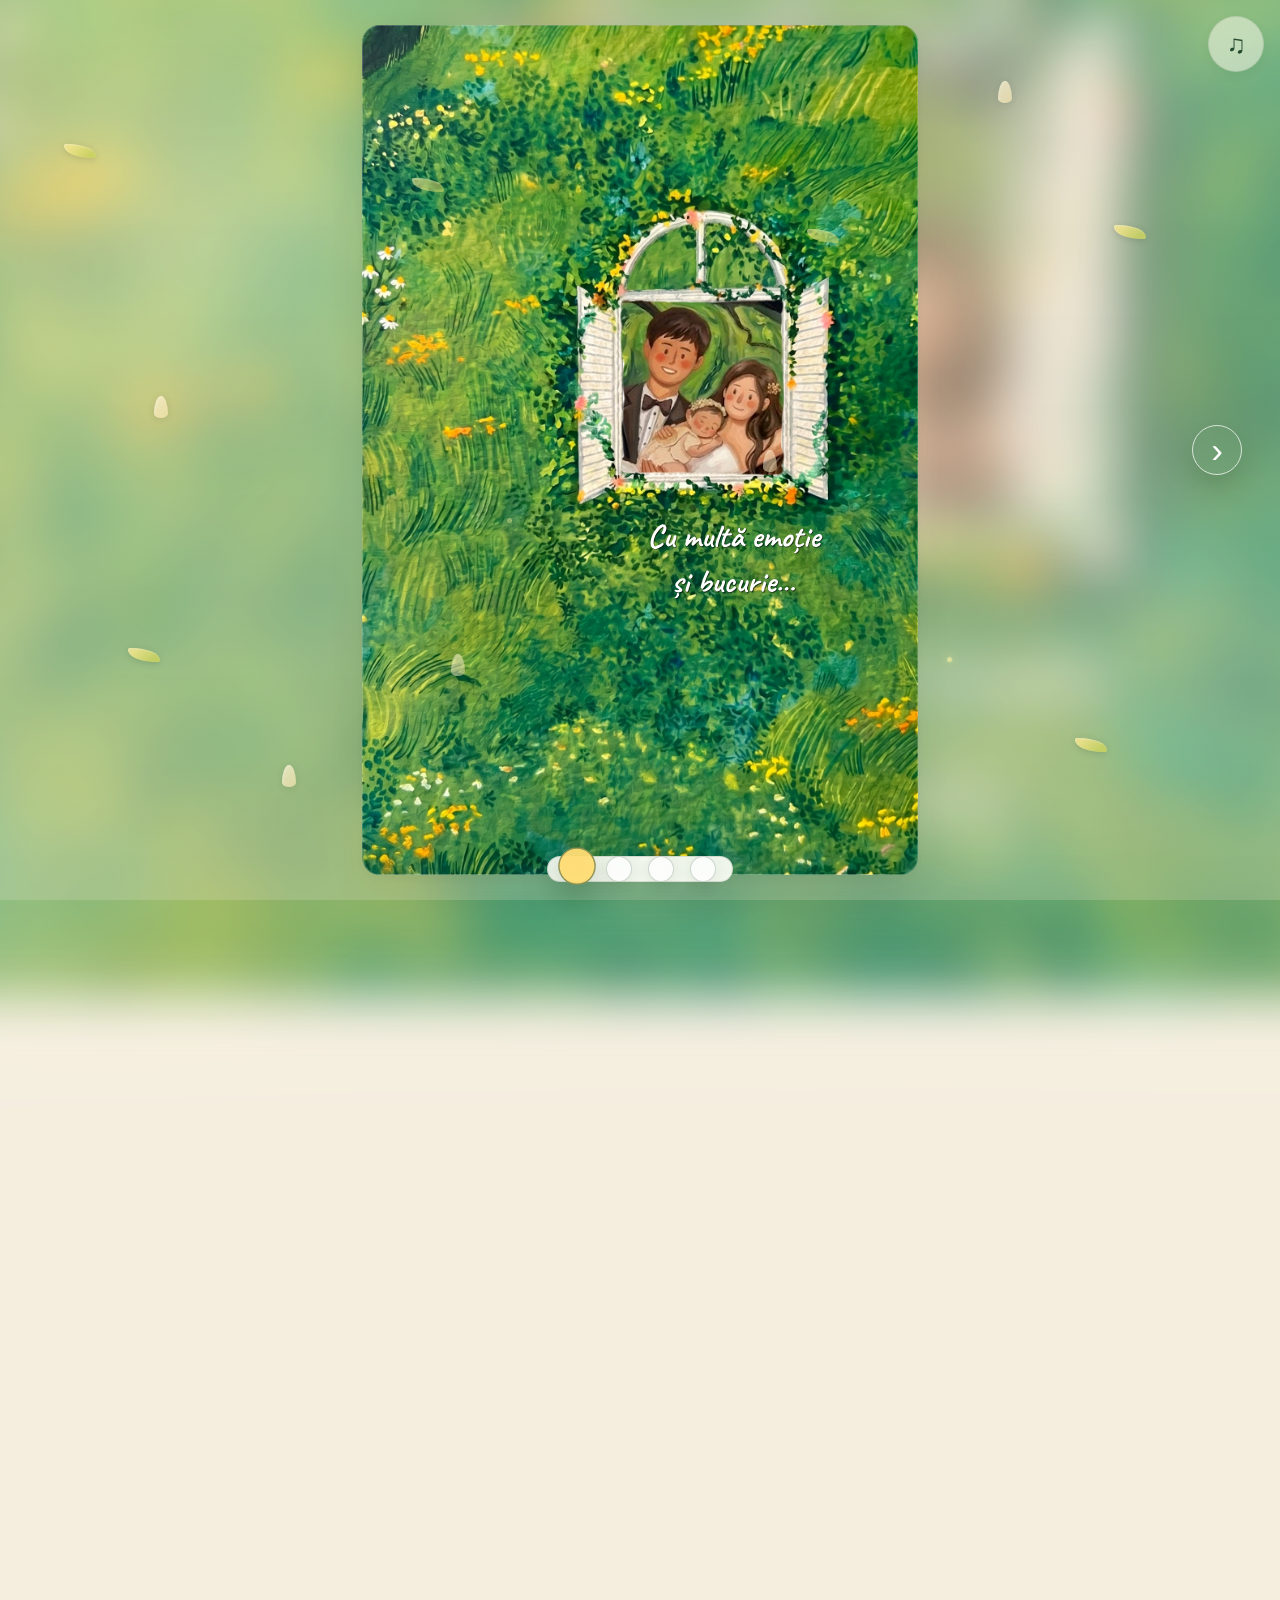
==== commit 8d2fd9af: "clean up assets" ====
--- a/index.html
+++ b/index.html
@@ -27,9 +27,6 @@
       <div class="stage-stack">
         <figure class="stage stage-1" data-stage>
           <img class="layer base" src="assets/pages/page-1.svg" alt="Adina și Daniel - scena 1" />
-          <img class="layer sides" src="assets/layers/scene-1-sides.png" alt="" aria-hidden="true" />
-          <img class="layer canopy" src="assets/layers/scene-1-canopy.png" alt="" aria-hidden="true" />
-          <img class="layer foreground" src="assets/layers/scene-1-foreground.png" alt="" aria-hidden="true" />
           <div class="inner-floaters" aria-hidden="true">
             <span class="leaf a"></span><span class="leaf b"></span><span class="petal c"></span><span class="petal d"></span><span class="spark e"></span>
           </div>
@@ -37,9 +34,6 @@
 
         <figure class="stage stage-2" data-stage>
           <img class="layer base" src="assets/pages/page-2.svg" alt="Adina și Daniel - scena 2" />
-          <img class="layer sides" src="assets/layers/scene-2-sides.png" alt="" aria-hidden="true" />
-          <img class="layer canopy" src="assets/layers/scene-2-canopy.png" alt="" aria-hidden="true" />
-          <img class="layer foreground" src="assets/layers/scene-2-foreground.png" alt="" aria-hidden="true" />
           <div class="inner-floaters" aria-hidden="true">
             <span class="leaf a"></span><span class="leaf b"></span><span class="petal c"></span><span class="petal d"></span><span class="spark e"></span>
           </div>
@@ -47,9 +41,6 @@
 
         <figure class="stage stage-3 text-scene" data-stage>
           <img class="layer base" src="assets/pages/page-3.svg" alt="Programul evenimentelor" />
-          <img class="layer sides" src="assets/layers/scene-3-sides.png" alt="" aria-hidden="true" />
-          <img class="layer canopy" src="assets/layers/scene-3-canopy.png" alt="" aria-hidden="true" />
-          <img class="layer foreground" src="assets/layers/scene-3-foreground.png" alt="" aria-hidden="true" />
           <div class="text-softener" aria-hidden="true"></div>
           <div class="inner-floaters quiet" aria-hidden="true">
             <span class="leaf a"></span><span class="petal c"></span><span class="spark e"></span>
@@ -58,9 +49,6 @@
 
         <figure class="stage stage-4 text-scene" data-stage>
           <img class="layer base" src="assets/pages/page-4.svg" alt="Confirmare prezență și culori" />
-          <img class="layer sides" src="assets/layers/scene-4-sides.png" alt="" aria-hidden="true" />
-          <img class="layer canopy" src="assets/layers/scene-4-canopy.png" alt="" aria-hidden="true" />
-          <img class="layer foreground" src="assets/layers/scene-4-foreground.png" alt="" aria-hidden="true" />
           <div class="text-softener" aria-hidden="true"></div>
           <div class="inner-floaters quiet" aria-hidden="true">
             <span class="leaf a"></span><span class="petal c"></span><span class="spark e"></span>
--- a/styles.css
+++ b/styles.css
@@ -16,7 +16,8 @@
 
 body{
   overflow-x: hidden;
-  overflow-y: auto;
+  overflow: hidden;
+  touch-action: none;
   user-select: none;
   -webkit-tap-highlight-color: transparent;
   color:var(--ink);
@@ -64,7 +65,7 @@
   opacity:var(--a); isolation:isolate; background:rgba(255,255,255,.04);
   box-shadow:var(--shadow);
   transform: translate3d(0, calc((1 - var(--v)) * 15px), calc((var(--v) - 1) * 50px)) scale(calc(.98 + var(--v) * .02));
-  transition: opacity 0.8s cubic-bezier(0.22, 1, 0.36, 1), transform 0.8s cubic-bezier(0.22, 1, 0.36, 1);
+  transition: opacity 0.5s cubic-bezier(0.22, 1, 0.36, 1), transform 0.5s cubic-bezier(0.22, 1, 0.36, 1);
   contain: strict;
   visibility: var(--vis);
   pointer-events: none;
@@ -73,14 +74,8 @@
   content:""; position:absolute; inset:0; z-index:20; pointer-events:none; border-radius:inherit;
   box-shadow:inset 0 0 0 1px rgba(255,255,255,.18), inset 0 0 48px rgba(18,45,22,.03);
 }
-.layer{position:absolute; inset:0; width:100%; height:100%; object-fit:cover; pointer-events:none; user-select:none; will-change:transform; backface-visibility: hidden;}
-.base{z-index:1; transform:translate3d(0, calc(var(--p) * -20px), 0) scale(1.05); object-fit:cover; object-position:center center;}
-.sides{z-index:4; opacity:.58; transform:translate3d(calc(var(--p) * -35px), calc(var(--p) * -10px), 0) scale(1.08)}
-.canopy{z-index:6; opacity:.92; transform:translate3d(calc(var(--p) * 25px), calc(var(--p) * -75px), 0) scale(1.15)}
-.foreground{z-index:8; opacity:.9; transform:translate3d(calc(var(--p) * 45px), calc(var(--p) * 110px), 0) scale(1.2)}
-.text-scene .sides{opacity:.14}
-.text-scene .canopy{opacity:.22}
-.text-scene .foreground{opacity:.12}
+.layer{position:absolute; inset:0; width:100%; height:100%; object-fit:cover; pointer-events:none; user-select:none; backface-visibility: hidden;}
+.base{z-index:1; object-fit:cover; object-position:center center;}
 .text-softener{position:absolute; inset:0; z-index:9; pointer-events:none; background:linear-gradient(180deg, rgba(255,255,255,.01), rgba(255,255,255,.05)); mix-blend-mode:screen}
 
 .ambient{position:fixed; inset:-6%; pointer-events:none; background-position:center; background-repeat:no-repeat; background-size:cover; will-change:transform}
@@ -159,29 +154,9 @@
 @media (prefers-reduced-motion:reduce){html{scroll-behavior:auto}.ambient,.stage,.layer,.global-floaters span,.inner-floaters span{animation:none!important;transform:none!important;transition:none!important}}
 
 
-/* Sharper first two scenes: keep text clearer while preserving parallax */
-.stage-1 .base, .stage-2 .base{
-  transform:translate3d(0, calc(var(--p) * -8px), 0) scale(1.006);
-  filter:contrast(1.03) saturate(1.01);
-}
-.stage-1 .sides, .stage-2 .sides{
-  opacity:.16;
-  transform:translate3d(calc(var(--p) * -8px), calc(var(--p) * -2px), 0) scale(1.015);
-}
-.stage-1 .canopy, .stage-2 .canopy{
-  opacity:.22;
-  transform:translate3d(calc(var(--p) * 6px), calc(var(--p) * -18px), 0) scale(1.03);
-}
-.stage-1 .foreground, .stage-2 .foreground{
-  opacity:.14;
-  transform:translate3d(calc(var(--p) * 8px), calc(var(--p) * 28px), 0) scale(1.035);
-}
-.stage-1 .inner-floaters, .stage-2 .inner-floaters{opacity:.72}
-@media (max-width:700px){
-  .stage-1 .sides, .stage-2 .sides{opacity:.13}
-  .stage-1 .canopy, .stage-2 .canopy{opacity:.18}
-  .stage-1 .foreground, .stage-2 .foreground{opacity:.11}
-}
+/* Simplified scene optimization */
+.stage-1 .base, .stage-2 .base{ filter:contrast(1.03) saturate(1.01); }
+.stage-1 .inner-floaters, .stage-2 .inner-floaters{ opacity:.72 }
 
 /* Mobile-friendly adjustments */
 html, body {
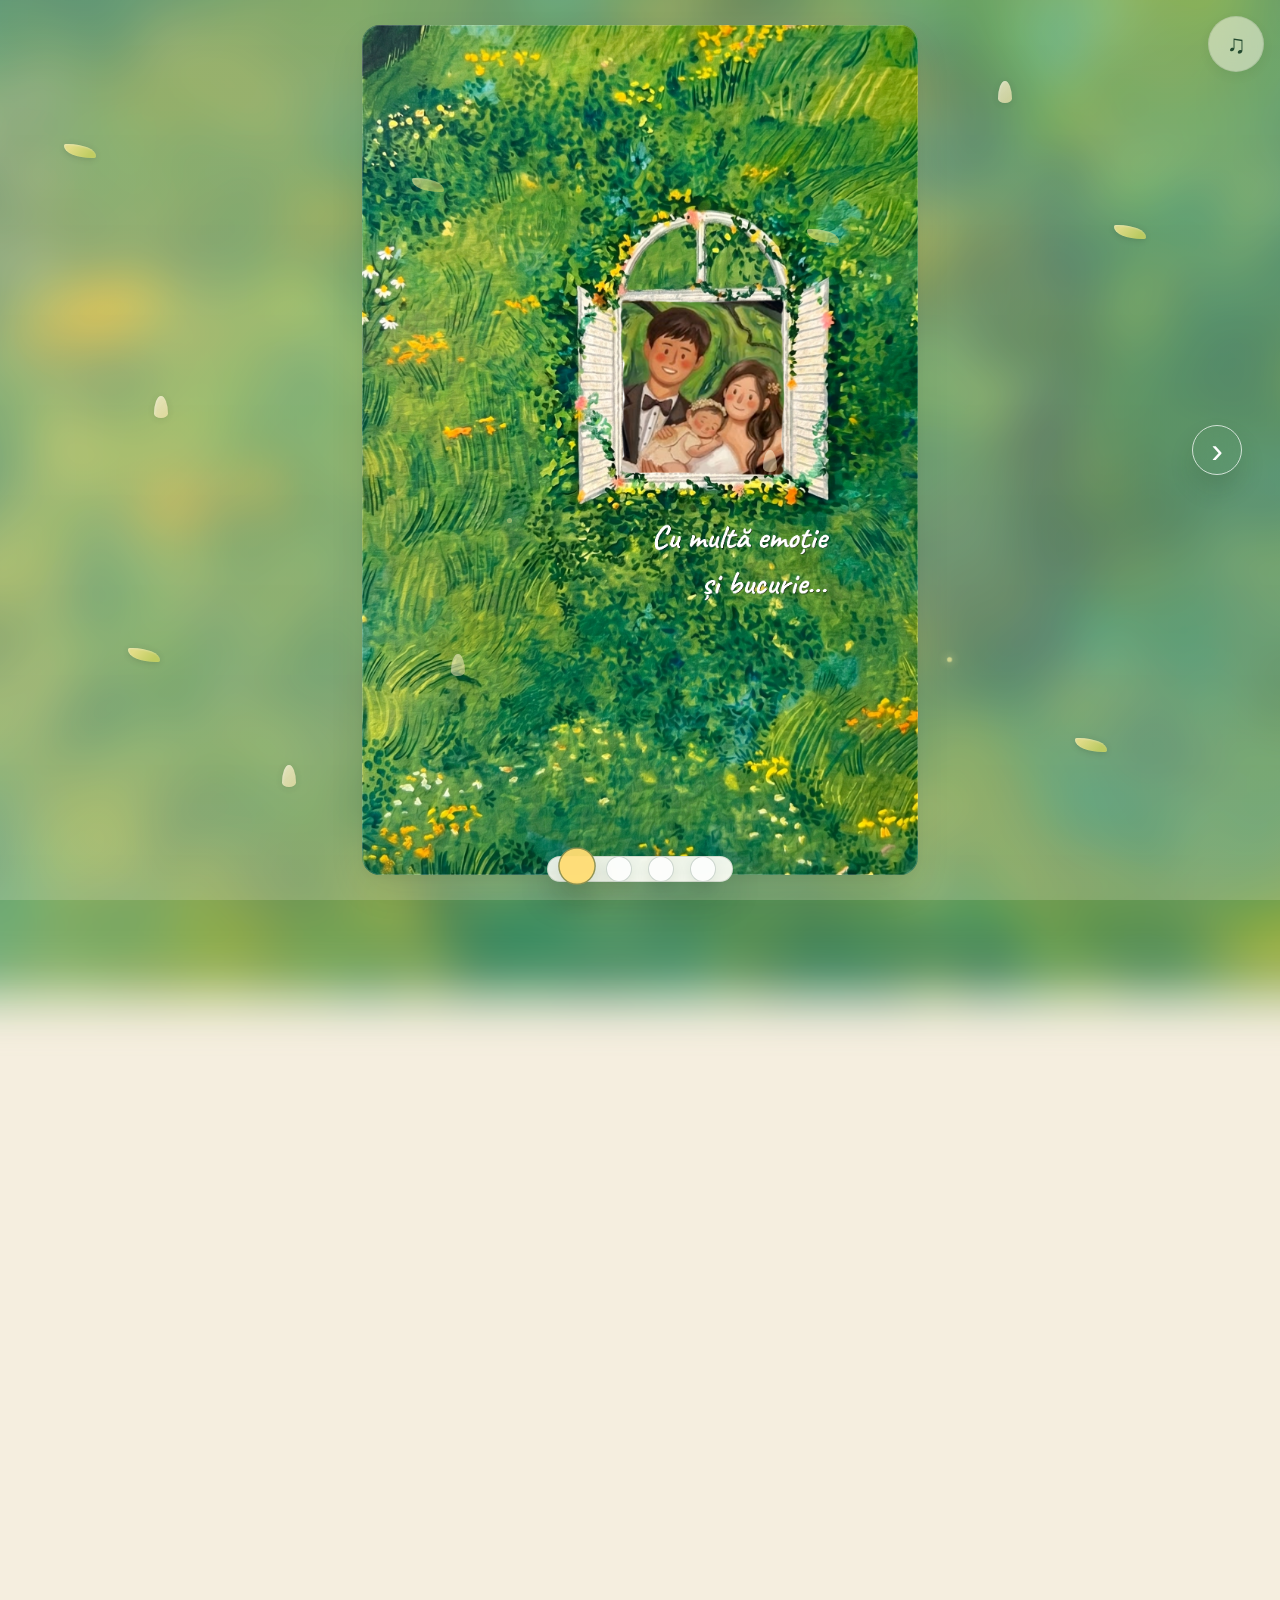
==== commit b4034053: "replace assets" ====
--- a/index.html
+++ b/index.html
@@ -9,9 +9,6 @@
 </head>
 <body>
   <div class="ambient ambient-back"></div>
-  <div class="ambient ambient-mid"></div>
-  <div class="ambient ambient-light"></div>
-
   <div class="global-floaters" aria-hidden="true">
     <span class="leaf lf1"></span><span class="leaf lf2"></span><span class="leaf lf3"></span><span class="leaf lf4"></span>
     <span class="petal pf1"></span><span class="petal pf2"></span><span class="petal pf3"></span><span class="petal pf4"></span>
@@ -26,21 +23,21 @@
     <div class="viewport-shell">
       <div class="stage-stack">
         <figure class="stage stage-1" data-stage>
-          <img class="layer base" src="assets/pages/page-1.svg" alt="Adina și Daniel - scena 1" />
+          <img class="layer base" src="assets/pages/1.png" alt="Adina și Daniel - scena 1" />
           <div class="inner-floaters" aria-hidden="true">
             <span class="leaf a"></span><span class="leaf b"></span><span class="petal c"></span><span class="petal d"></span><span class="spark e"></span>
           </div>
         </figure>
 
         <figure class="stage stage-2" data-stage>
-          <img class="layer base" src="assets/pages/page-2.svg" alt="Adina și Daniel - scena 2" />
+          <img class="layer base" src="assets/pages/2.png" alt="Adina și Daniel - scena 2" />
           <div class="inner-floaters" aria-hidden="true">
             <span class="leaf a"></span><span class="leaf b"></span><span class="petal c"></span><span class="petal d"></span><span class="spark e"></span>
           </div>
         </figure>
 
         <figure class="stage stage-3 text-scene" data-stage>
-          <img class="layer base" src="assets/pages/page-3.svg" alt="Programul evenimentelor" />
+          <img class="layer base" src="assets/pages/3.png" alt="Programul evenimentelor" />
           <div class="text-softener" aria-hidden="true"></div>
           <div class="inner-floaters quiet" aria-hidden="true">
             <span class="leaf a"></span><span class="petal c"></span><span class="spark e"></span>
@@ -48,7 +45,7 @@
         </figure>
 
         <figure class="stage stage-4 text-scene" data-stage>
-          <img class="layer base" src="assets/pages/page-4.svg" alt="Confirmare prezență și culori" />
+          <img class="layer base" src="assets/pages/4.png" alt="Confirmare prezență și culori" />
           <div class="text-softener" aria-hidden="true"></div>
           <div class="inner-floaters quiet" aria-hidden="true">
             <span class="leaf a"></span><span class="petal c"></span><span class="spark e"></span>
--- a/styles.css
+++ b/styles.css
@@ -79,9 +79,7 @@
 .text-softener{position:absolute; inset:0; z-index:9; pointer-events:none; background:linear-gradient(180deg, rgba(255,255,255,.01), rgba(255,255,255,.05)); mix-blend-mode:screen}
 
 .ambient{position:fixed; inset:-6%; pointer-events:none; background-position:center; background-repeat:no-repeat; background-size:cover; will-change:transform}
-.ambient-back{z-index:-4; background-image:linear-gradient(rgba(245,238,223,.18),rgba(245,238,223,.22)), url('assets/pages/page-1.svg'); filter:blur(24px) saturate(1.04) brightness(.98); opacity:1; transform: scale(1.08);}
-.ambient-mid{z-index:-3; background-image:linear-gradient(rgba(255,255,255,.06),rgba(255,255,255,.09)), url('assets/pages/page-1.svg'); filter:blur(54px); opacity:.35; mix-blend-mode:screen; transform: scale(1.15);}
-.ambient-light{z-index:-2; background:radial-gradient(circle at 20% 30%, rgba(255,255,255,.18), transparent 18%), radial-gradient(circle at 80% 70%, rgba(255,243,189,.14), transparent 17%), radial-gradient(circle at 50% 50%, rgba(232,223,196,.16), transparent 32%)}
+.ambient-back{z-index:-4; background-image:linear-gradient(rgba(245,238,223,.18),rgba(245,238,223,.22)), url('assets/backgrounds/ambient-meadow.webp'); filter:blur(24px) saturate(1.04) brightness(.98); opacity:1; transform: scale(1.08);}
 
 .global-floaters,.inner-floaters{position:absolute; inset:0; overflow:hidden; pointer-events:none}
 .global-floaters{position:fixed; z-index:2}
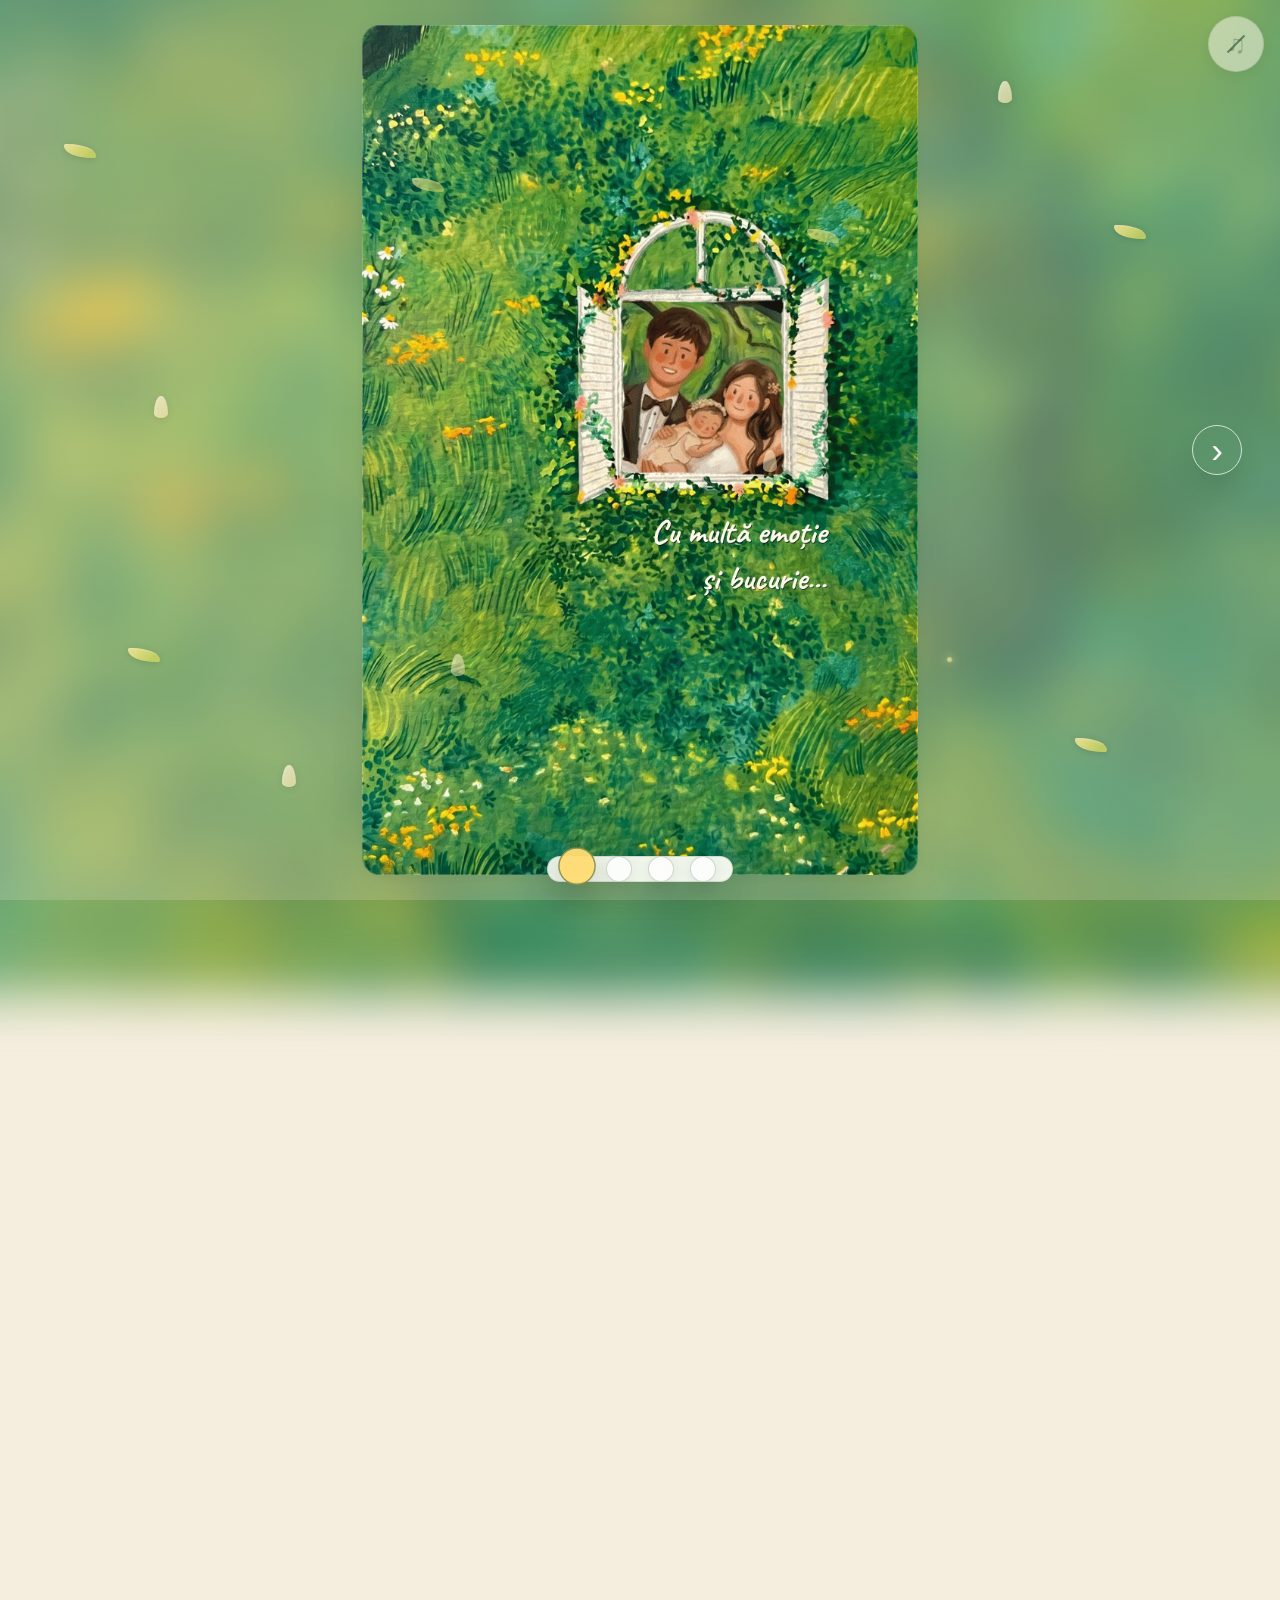
==== commit 64bd1066: "fix audio" ====
--- a/index.html
+++ b/index.html
@@ -4,7 +4,7 @@
   <meta charset="utf-8" />
   <meta name="viewport" content="width=device-width, initial-scale=1, viewport-fit=cover" />
   <title>Adina & Daniel — invitație</title>
-  <meta name="description" content="Invitație de nuntă cu parallax, tranziții line și fundal continuu." />
+  <meta name="description" content="9 august Nunta si Botez" />
   <link rel="stylesheet" href="styles.css" />
 </head>
 <body>
@@ -73,7 +73,7 @@
 
     
 
-    <audio id="background-audio" loop preload="auto" style="display:none">
+    <audio id="background-audio" loop preload="auto" playsinline webkit-playsinline style="display:none">
       <source src="assets/audio/audio.mp3" type="audio/mpeg" />
       Muzica de fundal nu este suportată de browser.
     </audio>
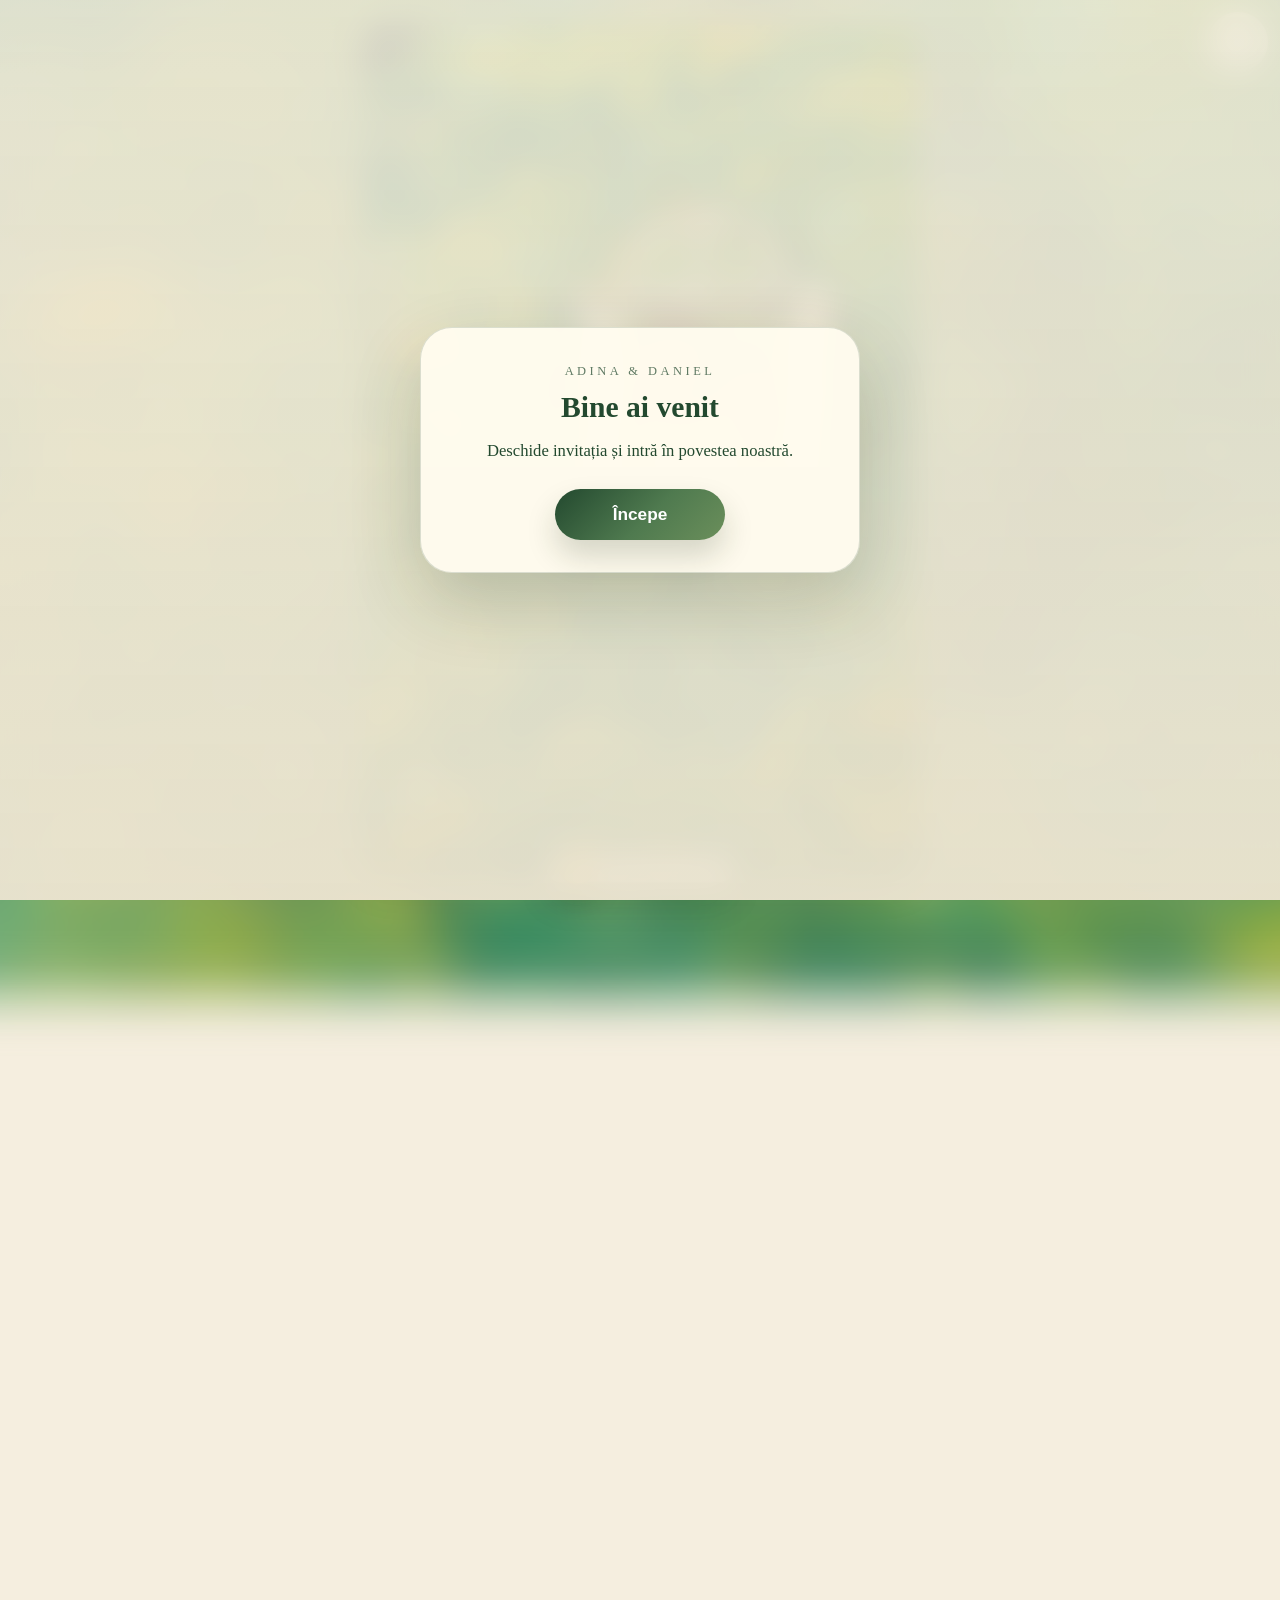
==== commit dd73d5f6: "add start button" ====
--- a/index.html
+++ b/index.html
@@ -20,6 +20,15 @@
   </button>
 
   <main class="story">
+    <div class="entry-veil" id="entry-veil">
+      <div class="entry-card">
+        <p class="entry-label">Adina & Daniel</p>
+        <h1 class="entry-title">Bine ai venit</h1>
+        <p class="entry-copy">Deschide invitația și intră în povestea noastră.</p>
+        <button class="entry-btn" id="entry-btn" type="button">Începe</button>
+      </div>
+    </div>
+
     <div class="viewport-shell">
       <div class="stage-stack">
         <figure class="stage stage-1" data-stage>
@@ -74,7 +83,7 @@
     
 
     <audio id="background-audio" loop preload="auto" playsinline webkit-playsinline style="display:none">
-      <source src="assets/audio/audio.mp3" type="audio/mpeg" />
+      <source src="https://hai-la-nunta.com/assets/audio/audio.mp3" type="audio/mpeg" />
       Muzica de fundal nu este suportată de browser.
     </audio>
   </main>
--- a/styles.css
+++ b/styles.css
@@ -20,10 +20,14 @@
   touch-action: none;
   user-select: none;
   -webkit-tap-highlight-color: transparent;
+  -webkit-touch-callout: none;
+  -webkit-user-select: none;
   color:var(--ink);
   font-family:Georgia,'Times New Roman',serif;
   background:linear-gradient(180deg, rgba(245,238,223,.18), rgba(236,228,209,.22));
   background-attachment: fixed;
+  -webkit-font-smoothing: antialiased;
+  -webkit-overflow-scrolling: touch;
 }
 .grain {
   position: fixed; inset: -50%; width: 200%; height: 200%;
@@ -194,8 +198,8 @@
   pointer-events:none;
 }
 .nav-btn{
-  width:50px;
-  height:50px;
+  width:56px;
+  height:56px;
   border:none;
   border-radius:50%;
   color: white;
@@ -210,6 +214,10 @@
   justify-content:center;
   cursor:pointer;
   pointer-events:auto;
+  touch-action: manipulation;
+  -webkit-appearance: none;
+  -webkit-user-select: none;
+  user-select: none;
 }
 .nav-btn.prev,
 .nav-btn.next{
@@ -352,48 +360,156 @@
   pointer-events: auto;
 }
 
+/* Entry screen */
+.entry-veil {
+  position: fixed;
+  inset: 0;
+  z-index: 250;
+  display: flex;
+  align-items: center;
+  justify-content: center;
+  padding: 24px;
+  background: linear-gradient(180deg, rgba(245,238,223,.84), rgba(236,228,209,.94));
+  backdrop-filter: blur(16px);
+  transition: opacity .35s ease, visibility .35s ease;
+}
+.entry-veil.hidden {
+  opacity: 0;
+  visibility: hidden;
+  pointer-events: none;
+}
+.entry-card {
+  width: min(92vw, 440px);
+  padding: 36px 28px 32px;
+  border-radius: 32px;
+  background: rgba(255,251,239,.97);
+  border: 1px solid rgba(35,73,47,.16);
+  box-shadow: 0 28px 70px rgba(25,50,20,.2);
+  text-align: center;
+  color: var(--ink);
+}
+.entry-label {
+  margin: 0 0 12px;
+  font-size: 0.78rem;
+  letter-spacing: 0.28em;
+  text-transform: uppercase;
+  opacity: 0.72;
+}
+.entry-title {
+  margin: 0 0 12px;
+  font-size: 1.85rem;
+  font-weight: 700;
+}
+.entry-copy {
+  margin: 0 0 24px;
+  line-height: 1.75;
+  font-size: 1.04rem;
+}
+.entry-btn {
+  border: none;
+  border-radius: 999px;
+  padding: 15px 32px;
+  font-size: 1.08rem;
+  font-weight: 700;
+  cursor: pointer;
+  color: #fff;
+  background: linear-gradient(135deg, #23492f, #4f7a4f 55%, #6b8f5b);
+  box-shadow: 0 16px 30px rgba(25,50,20,.18);
+  transition: transform .2s ease, box-shadow .2s ease, filter .2s ease;
+  min-width: 170px;
+}
+.entry-btn:hover,
+.entry-btn:focus {
+  transform: translateY(-3px);
+  box-shadow: 0 20px 36px rgba(25,50,20,.24);
+  filter: brightness(1.04);
+}
+.entry-btn:active {
+  transform: translateY(0) scale(.98);
+}
+
 /* Audio Toggle Button */
 .audio-toggle {
   position: fixed;
-  top: max(16px, env(safe-area-inset-top));
-  right: max(16px, env(safe-area-inset-right));
+  top: max(12px, env(safe-area-inset-top));
+  right: max(12px, env(safe-area-inset-right));
   z-index: 100;
-  width: 56px;
-  height: 56px;
+  width: 60px;
+  height: 60px;
   border-radius: 50%;
-  background: rgba(255, 251, 239, 0.5);
-  backdrop-filter: blur(10px);
-  border: 1px solid rgba(35, 73, 47, 0.1);
+  background: rgba(255, 251, 239, 0.7);
+  backdrop-filter: blur(12px);
+  border: 1px solid rgba(35, 73, 47, 0.15);
   color: var(--ink);
   display: flex;
   align-items: center;
   justify-content: center;
   cursor: pointer;
-  font-size: 1.6rem;
-  transition: all 0.4s cubic-bezier(0.22, 1, 0.36, 1);
+  font-size: 1.8rem;
+  transition: all 0.3s cubic-bezier(0.34, 1.56, 0.64, 1);
   pointer-events: auto;
-  box-shadow: 0 4px 12px rgba(25, 50, 20, 0.06);
+  box-shadow: 0 8px 16px rgba(25, 50, 20, 0.12);
+  touch-action: manipulation;
+  -webkit-appearance: none;
+  -webkit-user-select: none;
+  user-select: none;
+  padding: 0;
+  border-width: 2px;
+}
+.audio-toggle:active {
+  transform: scale(0.92);
 }
 .audio-toggle:hover {
-  background: rgba(255, 251, 239, 0.85);
-  transform: scale(1.05);
+  background: rgba(255, 251, 239, 0.95);
+  transform: scale(1.08);
+  box-shadow: 0 12px 24px rgba(25, 50, 20, 0.18);
 }
 .audio-toggle.muted::after {
   content: "";
   position: absolute;
-  width: 24px;
-  height: 2px;
+  width: 26px;
+  height: 2.5px;
   background: var(--ink);
   transform: rotate(-45deg);
-  opacity: 0.6;
-}
-.audio-toggle.muted .note-icon { opacity: 0.3; }
+  opacity: 0.5;
+}
+.audio-toggle.muted .note-icon { opacity: 0.25; }
 .audio-toggle.playing .note-icon {
-  animation: notePulse 2s ease-in-out infinite;
+  animation: notePulse 1.8s ease-in-out infinite;
 }
 @keyframes notePulse {
-  0%, 100% { transform: scale(1); opacity: 0.8; }
-  50% { transform: scale(1.15); opacity: 1; }
+  0%, 100% { transform: scale(1) rotate(0deg); opacity: 0.8; }
+  50% { transform: scale(1.12) rotate(8deg); opacity: 1; }
+}
+
+/* Respect reduced motion preferences for better performance on older iPhones */
+@media (prefers-reduced-motion: reduce) {
+  * { animation-duration: 0.01ms !important; animation-iteration-count: 1 !important; transition-duration: 0.01ms !important; }
+  .audio-toggle.playing .note-icon { animation: none; }
+  .dot.active { animation: none; }
+  .leaf, .petal, .spark { animation: none; }
+}
+
+/* iPhone-specific optimizations */
+@media (max-width: 500px) {
+  .audio-toggle {
+    width: 64px;
+    height: 64px;
+    font-size: 1.9rem;
+  }
+  
+  .nav-btn {
+    width: 60px;
+    height: 60px;
+  }
+  
+  /* Reduce animation load on older devices */
+  .leaf, .petal, .spark {
+    will-change: transform;
+  }
+  
+  /* Ensure buttons have large enough touch targets */
+  .dot::after { inset: -12px; }
 }
 
 /* Focus states for accessibility */
@@ -401,3 +517,15 @@
   outline: 2px solid var(--ink);
   outline-offset: 4px;
 }
+
+/* Touch device optimizations */
+@media (hover: none) and (pointer: coarse) {
+  .dot, .audio-toggle, .nav-btn {
+    min-width: 44px;
+    min-height: 44px;
+  }
+  
+  .audio-toggle:active, .nav-btn:active {
+    opacity: 0.8;
+  }
+}
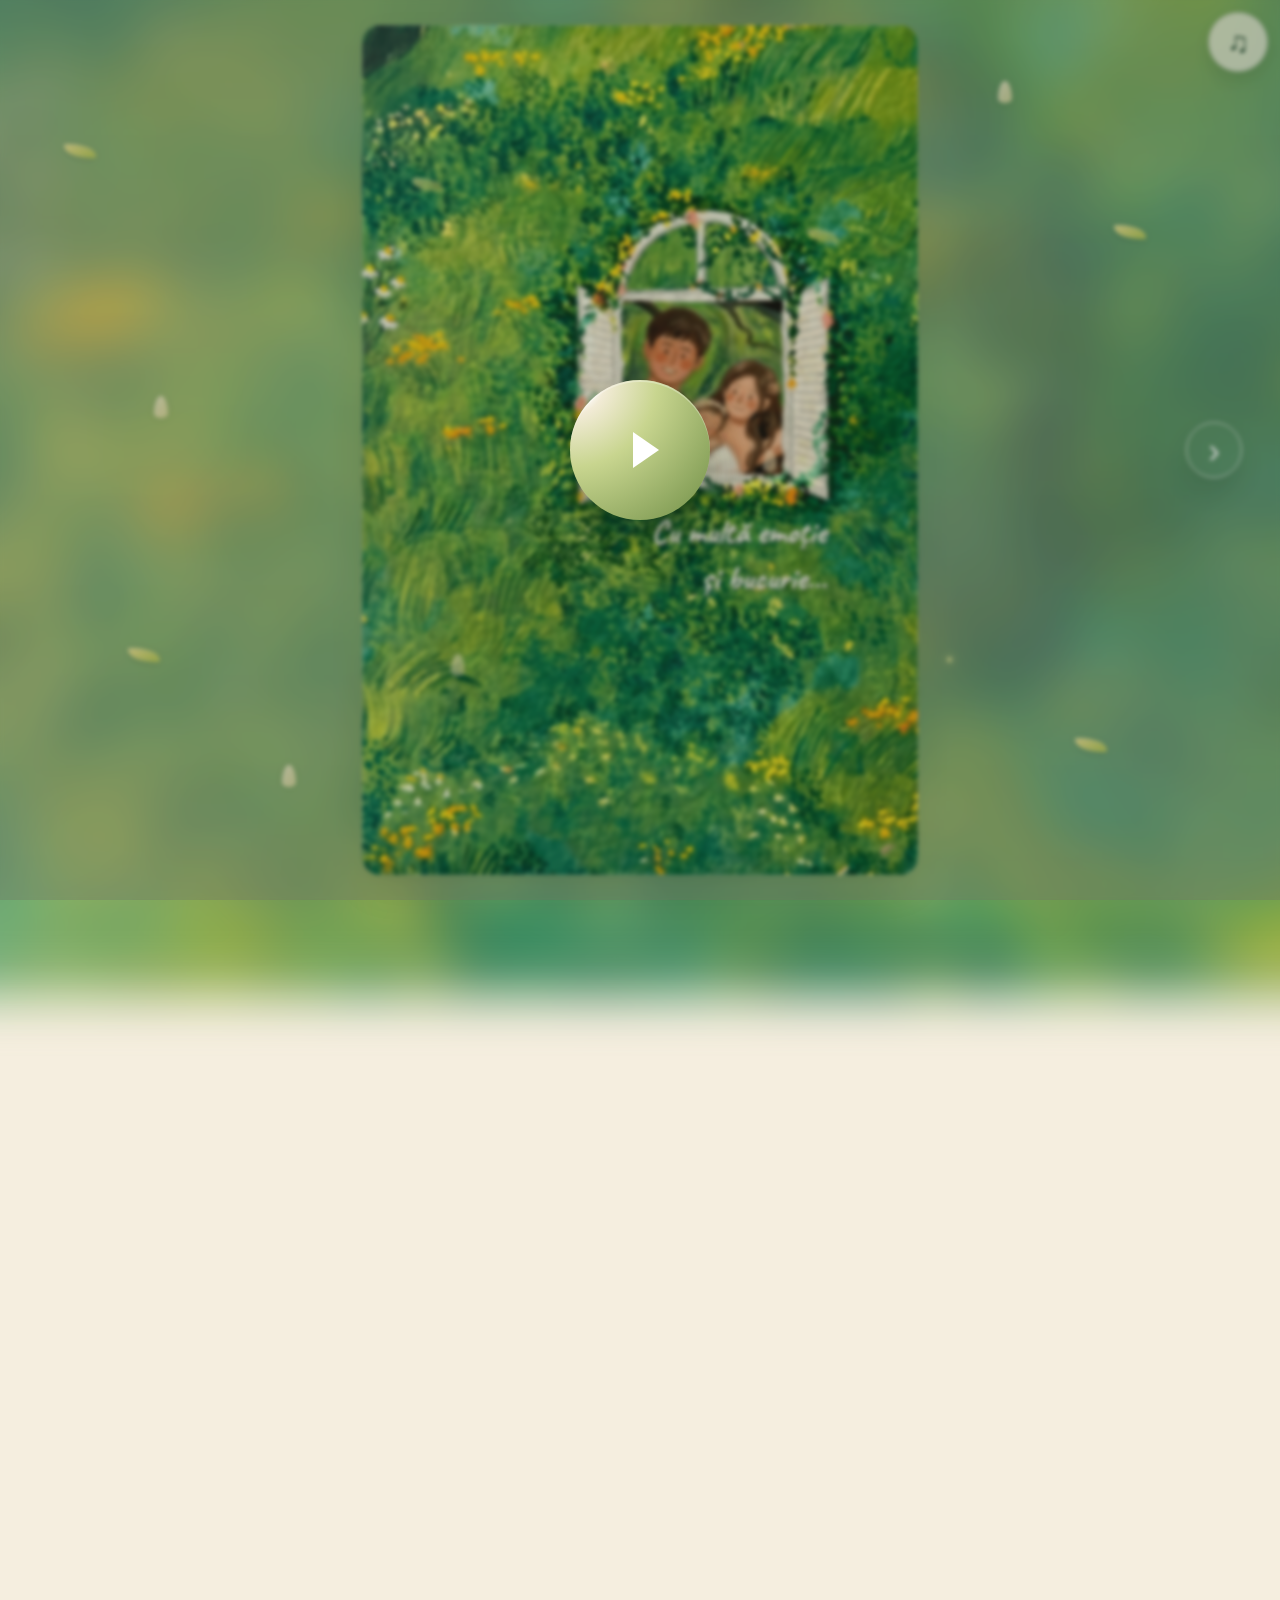
==== commit 9b1606b4: "change start button" ====
--- a/index.html
+++ b/index.html
@@ -21,12 +21,7 @@
 
   <main class="story">
     <div class="entry-veil" id="entry-veil">
-      <div class="entry-card">
-        <p class="entry-label">Adina & Daniel</p>
-        <h1 class="entry-title">Bine ai venit</h1>
-        <p class="entry-copy">Deschide invitația și intră în povestea noastră.</p>
-        <button class="entry-btn" id="entry-btn" type="button">Începe</button>
-      </div>
+      <button class="entry-btn" id="entry-btn" type="button" aria-label="Pornește experiența"></button>
     </div>
 
     <div class="viewport-shell">
--- a/styles.css
+++ b/styles.css
@@ -122,7 +122,7 @@
 
 .chapter{height:128svh}
 .chapter:last-of-type{margin-bottom:36svh}
-.progress{position:fixed; left:50%; bottom:18px; transform:translateX(-50%); display:flex; flex-direction:row; align-items:center; gap:1rem; padding:.75rem 1rem; max-width:420px; max-height:20px; background:rgba(255,255,248,.92); backdrop-filter:blur(10px); border:1px solid rgba(35,73,47,.14); border-radius:999px; box-shadow:0 18px 36px rgba(25,50,20,.12); z-index:30; pointer-events:auto;}
+.progress{position:fixed; left:50%; bottom:18px; transform:translateX(-50%); display:flex; flex-direction:row; align-items:center; gap:1rem; padding:.75rem 1rem; max-width:420px; max-height:20px; background:rgba(255,255,248,.92); backdrop-filter:blur(10px); border:1px solid rgba(35,73,47,.14); border-radius:999px; box-shadow:0 18px 36px rgba(25,50,20,.12); z-index:30; pointer-events:auto; opacity:0; transition:opacity .25s ease;}
 .dot{position:relative; display:inline-flex; align-items:center; justify-content:center; width:26px; height:26px; border-radius:50%; background:rgba(255,255,255,.8); border:1px solid rgba(35,73,47,.22); box-shadow:0 6px 14px rgba(25,50,20,.08); transition:all 0.3s cubic-bezier(0.34, 1.56, 0.64, 1); cursor:pointer;}
 .dot:hover{background:rgba(255,250,230,.95);}
 .dot.active{background:rgba(255,221,115,.95); transform:scale(1.45) translateY(-2px); border-color:rgba(35,73,47,.5); box-shadow:0 8px 20px rgba(25,50,20,.22);}
@@ -368,9 +368,9 @@
   display: flex;
   align-items: center;
   justify-content: center;
-  padding: 24px;
-  background: linear-gradient(180deg, rgba(245,238,223,.84), rgba(236,228,209,.94));
-  backdrop-filter: blur(16px);
+  padding: 0;
+  background: rgba(21, 34, 18, 0.22);
+  backdrop-filter: blur(2px);
   transition: opacity .35s ease, visibility .35s ease;
 }
 .entry-veil.hidden {
@@ -378,54 +378,57 @@
   visibility: hidden;
   pointer-events: none;
 }
-.entry-card {
-  width: min(92vw, 440px);
-  padding: 36px 28px 32px;
-  border-radius: 32px;
-  background: rgba(255,251,239,.97);
-  border: 1px solid rgba(35,73,47,.16);
-  box-shadow: 0 28px 70px rgba(25,50,20,.2);
-  text-align: center;
-  color: var(--ink);
-}
-.entry-label {
-  margin: 0 0 12px;
-  font-size: 0.78rem;
-  letter-spacing: 0.28em;
-  text-transform: uppercase;
-  opacity: 0.72;
-}
-.entry-title {
-  margin: 0 0 12px;
-  font-size: 1.85rem;
-  font-weight: 700;
-}
-.entry-copy {
-  margin: 0 0 24px;
-  line-height: 1.75;
-  font-size: 1.04rem;
-}
 .entry-btn {
+  position: relative;
+  width: 140px;
+  height: 140px;
+  border-radius: 50%;
   border: none;
-  border-radius: 999px;
-  padding: 15px 32px;
-  font-size: 1.08rem;
-  font-weight: 700;
+  background: radial-gradient(circle at top left, #ffffff 12%, #f2ebd6 18%, #c8d58f 44%, #6f8e46 100%);
+  color: transparent;
   cursor: pointer;
-  color: #fff;
-  background: linear-gradient(135deg, #23492f, #4f7a4f 55%, #6b8f5b);
-  box-shadow: 0 16px 30px rgba(25,50,20,.18);
+  box-shadow: 0 22px 44px rgba(25,50,20,.28), inset 0 2px 0 rgba(255,255,255,.28);
   transition: transform .2s ease, box-shadow .2s ease, filter .2s ease;
-  min-width: 170px;
+  overflow: hidden;
+  animation: entryButtonPulse 2.8s ease-in-out infinite;
+}
+.entry-btn::before {
+  content: "";
+  position: absolute;
+  left: 54%;
+  top: 50%;
+  transform: translate(-50%, -50%);
+  width: 0;
+  height: 0;
+  border-left: 26px solid #fff;
+  border-top: 18px solid transparent;
+  border-bottom: 18px solid transparent;
 }
 .entry-btn:hover,
 .entry-btn:focus {
-  transform: translateY(-3px);
-  box-shadow: 0 20px 36px rgba(25,50,20,.24);
-  filter: brightness(1.04);
+  transform: translateY(-2px) scale(1.03);
+  box-shadow: 0 26px 52px rgba(25,50,20,.32), inset 0 2px 0 rgba(255,255,255,.28);
+  filter: brightness(1.05);
 }
 .entry-btn:active {
   transform: translateY(0) scale(.98);
+}
+
+@keyframes entryButtonPulse {
+  0%, 100% { transform: translateY(0) scale(1); }
+  50% { transform: translateY(-3px) scale(1.04); }
+}
+@keyframes entryLeafDrift {
+  0% { transform: translate3d(-10px, 12px, 0) rotate(-18deg); }
+  100% { transform: translate3d(10px, -16px, 0) rotate(20deg); }
+}
+@keyframes entryPetalDrift {
+  0% { transform: translate3d(6px, 8px, 0) rotate(6deg); }
+  100% { transform: translate3d(-8px, -14px, 0) rotate(-16deg); }
+}
+@keyframes entryGlowDrift {
+  0% { transform: translate3d(0, 8px, 0) scale(.8); opacity:.3; }
+  100% { transform: translate3d(8px, -8px, 0) scale(1.1); opacity:.75; }
 }
 
 /* Audio Toggle Button */
